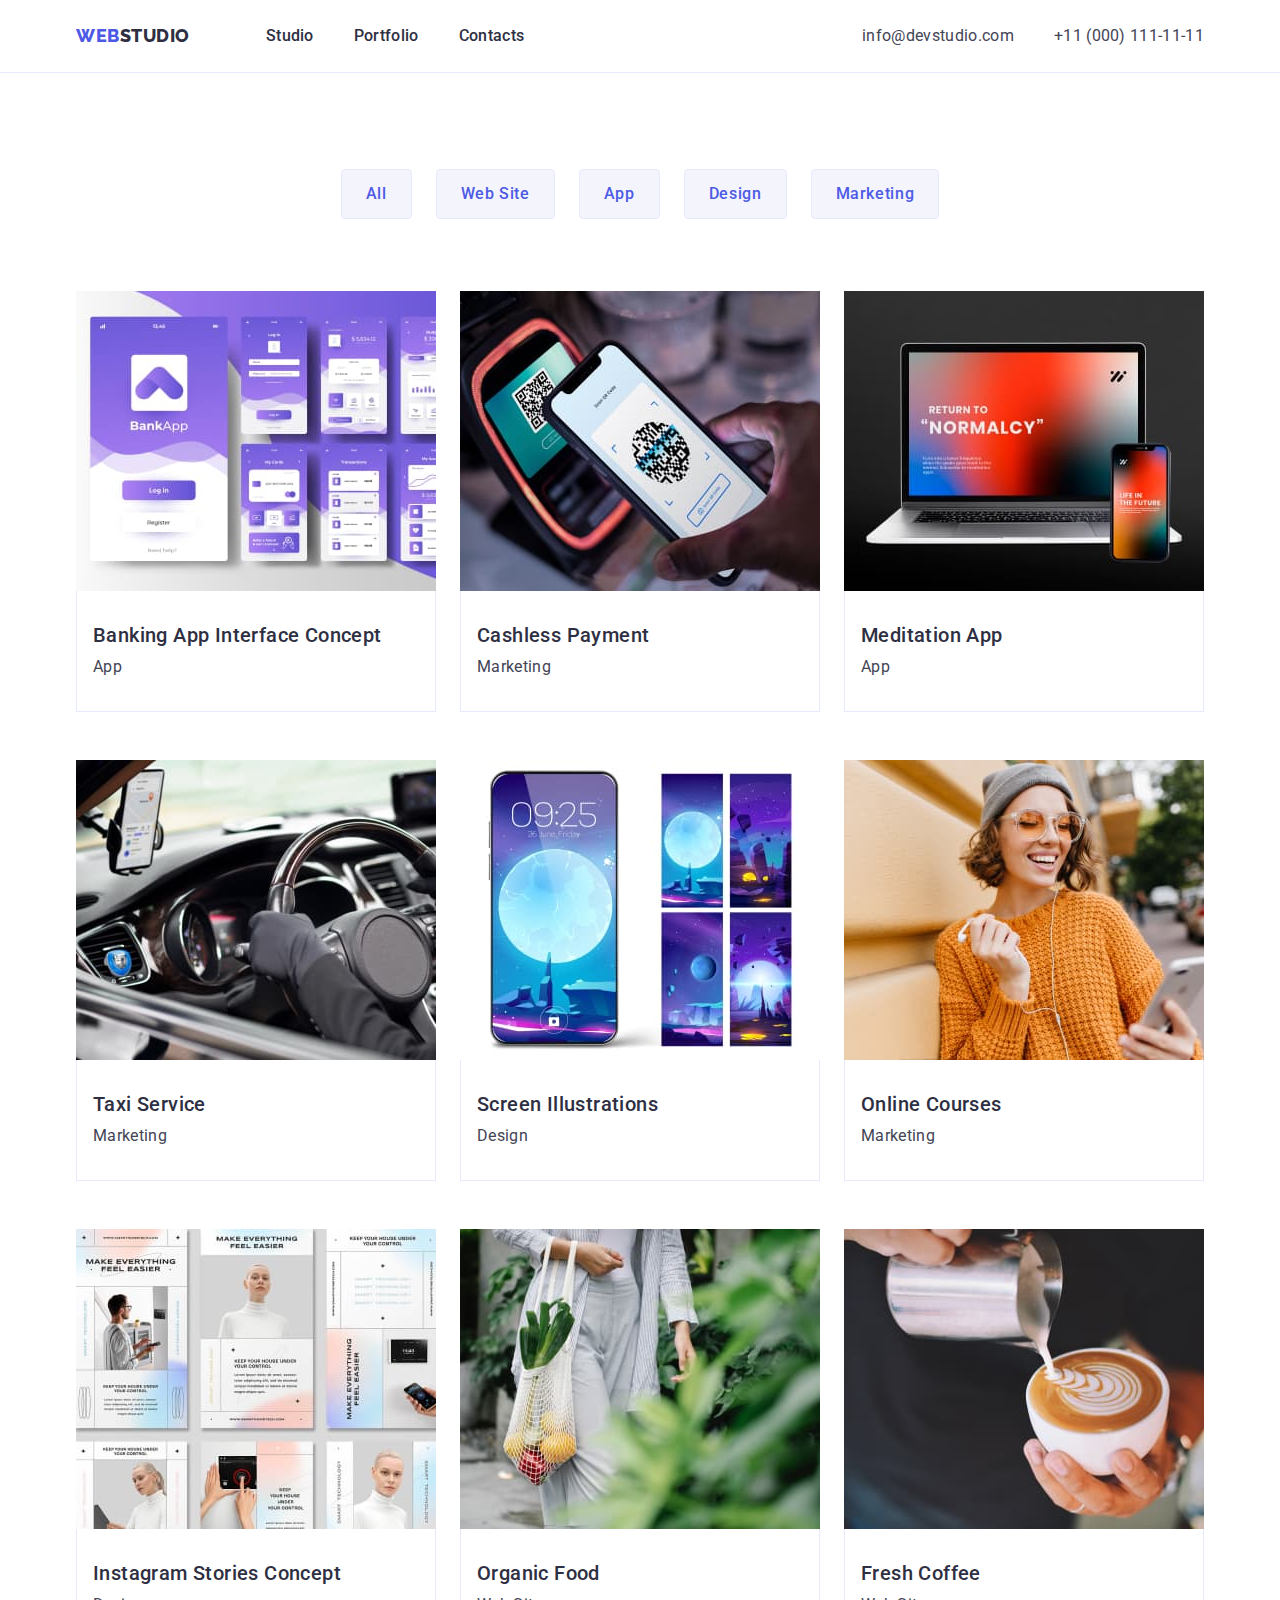
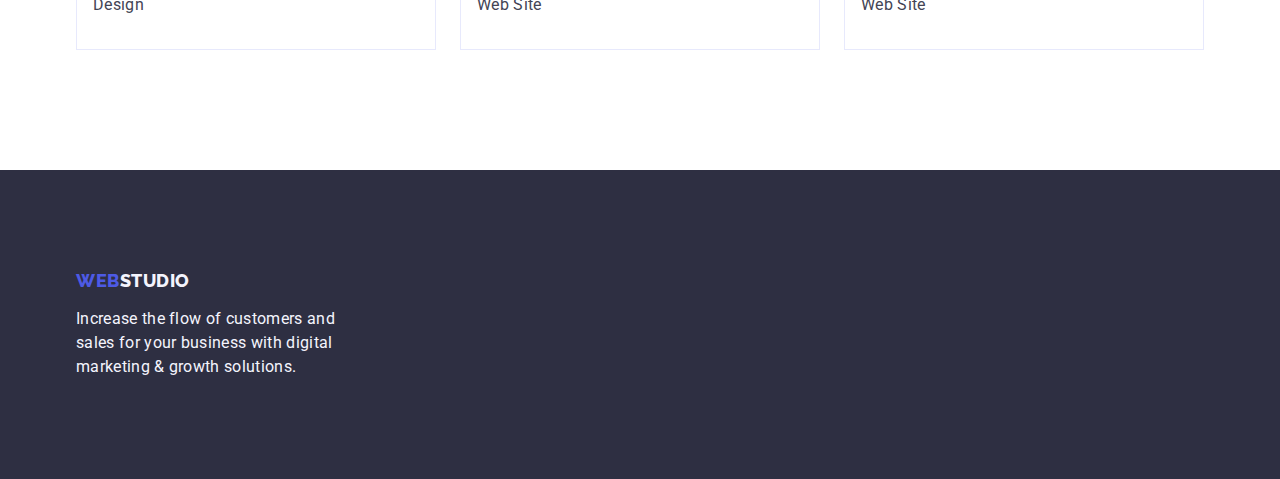
==== portfolio.html @ e06add82 "Clone Repo" ====
<!DOCTYPE html>
<html lang="en">
  <head>
    <meta charset="UTF-8" />
    <meta http-equiv="X-UA-Compatible" content="IE=edge" />
    <meta name="viewport" content="width=device-width, initial-scale=1.0" />
    <link rel="preconnect" href="https://fonts.googleapis.com" />
    <link rel="preconnect" href="https://fonts.gstatic.com" crossorigin />
    <link rel="preconnect" href="https://fonts.googleapis.com" />
    <link rel="preconnect" href="https://fonts.gstatic.com" crossorigin />
    <link
      href="https://fonts.googleapis.com/css2?family=Raleway:wght@800&family=Roboto:wght@400;500;700;900&display=swap"
      rel="stylesheet"
    />
    <link
      rel="stylesheet"
      href="https://cdn.jsdelivr.net/npm/modern-normalize@1.1.0/modern-normalize.min.css"
    />
    <link rel="stylesheet" href="./css/styles.css" />
    <title><Studio>WebStudio</title>
  </head>
  <body>
    <header class="header">
      <div class="container head-container">
        <nav class="nav">
          <a class="link-head link" href="./index.html"
            >Web<span class="logo">Studio</span></a
          >

          <!-- <div class="nav-menu"> -->
          <ul class="list nav-list">
            <li class="nav-item">
              <a class="link-nav link" href="./index.html">Studio</a>
            </li>
            <li class="nav-item">
              <a class="link-nav link" href="./portfolio.html">Portfolio</a>
            </li>
            <li class="nav-item">
              <a class="link-nav link" href="">Contacts</a>
            </li>
          </ul>
          <!-- </div> -->
        </nav>
        <address class="contact">
          <ul class="list contact-list">
            <li>
              <a class="link-contact link" href="mailto:info@devstudio.com"
                >info@devstudio.com</a
              >
            </li>
            <li>
              <a class="link-tel link" href="tel:+110001111111"
                >+11 (000) 111-11-11</a
              >
            </li>
          </ul>
        </address>
      </div>
    </header>
    <main>
      <!-- --------------------SECTION 1----------------- -->

      <section class="portfolio-section">
        <div class="container portfolio-container">
          <h1 class="visually-hidden">/</h1>
          <ul class="btn-list list">
            <li class="btn-item">
              <button class="button-portfolio" type="button">All</button>
            </li>
            <li class="btn-item">
              <button class="button-portfolio" type="button">Web Site</button>
            </li>
            <li class="btn-item">
              <button class="button-portfolio" type="button">App</button>
            </li>
            <li class="btn-item">
              <button class="button-portfolio" type="button">Design</button>
            </li>
            <li class="btn-item">
              <button class="button-portfolio" type="button">Marketing</button>
            </li>
          </ul>
          <ul class="list portfolio-img">
            <li class="portfolio-item">
              <a class="link" href="">
                <img
                  src="./images/portfolio/pbanking1.jpg"
                  width="360"
                  height="300"
                  alt="Banking App Interface Concept"
                />
                <div class="title-card">
                  <h2 class="title">Banking App Interface Concept</h2>
                  <p class="text">App</p>
                </div>
              </a>
            </li>
            <li class="portfolio-item">
              <a class="link" href="">
                <img
                  src="./images/portfolio/ppayment2.jpg"
                  width="360"
                  height="300"
                  alt="Cashless Payment"
                />
                <div class="title-card">
                  <h2 class="title">Cashless Payment</h2>
                  <p class="text">Marketing</p>
                </div>
              </a>
            </li>
            <li class="portfolio-item">
              <a class="link" href="">
                <img
                  src="./images/portfolio/pmeditation3.jpg"
                  width="360"
                  height="300"
                  alt="Meditation App"
                />
                <div class="title-card">
                  <h2 class="title">Meditation App</h2>
                  <p class="text">App</p>
                </div>
              </a>
            </li>

            <li class="portfolio-item">
              <a class="link" href="">
                <img
                  src="./images/portfolio/ptaxi4.jpg"
                  width="360"
                  height="300"
                  alt="Taxi Service"
                />
                <div class="title-card">
                  <h2 class="title">Taxi Service</h2>
                  <p class="text">Marketing</p>
                </div>
              </a>
            </li>
            <li class="portfolio-item">
              <a class="link" href="">
                <img
                  src="./images/portfolio/pscreen5.jpg"
                  width="360"
                  height="300"
                  alt="Screen Illustrations"
                />
                <div class="title-card">
                  <h2 class="title">Screen Illustrations</h2>
                  <p class="text">Design</p>
                </div>
              </a>
            </li>
            <li class="portfolio-item">
              <a class="link" href="">
                <img
                  src="./images/portfolio/pcourses6.jpg"
                  width="360"
                  height="300"
                  alt="Online Courses"
                />
                <div class="title-card">
                  <h2 class="title">Online Courses</h2>
                  <p class="text">Marketing</p>
                </div>
              </a>
            </li>
            <li class="portfolio-item">
              <a class="link" href="">
                <img
                  src="./images/portfolio/pstories7.jpg"
                  width="360"
                  height="300"
                  alt="Instagram Stories Concept"
                />
                <div class="title-card">
                  <h2 class="title">Instagram Stories Concept</h2>
                  <p class="text">Design</p>
                </div>
              </a>
            </li>
            <li class="portfolio-item">
              <a class="link" href="">
                <img
                  src="./images/portfolio/porganic8.jpg"
                  width="360"
                  height="300"
                  alt="Organic Food"
                />
                <div class="title-card">
                  <h2 class="title">Organic Food</h2>
                  <p class="text">Web Site</p>
                </div>
              </a>
            </li>
            <li class="portfolio-item">
              <a class="link" href="">
                <img
                  src="./images/portfolio/pcoffee9.jpg"
                  width="360"
                  height="300"
                  alt="Fresh Coffee"
                />
                <div class="title-card">
                  <h2 class="title">Fresh Coffee</h2>
                  <p class="text">Web Site</p>
                </div>
              </a>
            </li>
          </ul>
        </div>
      </section>
    </main>
    <footer class="footer">
      <div class="container footer-position">
        <a class="link-footer link" href="./index.html"
          >Web<span class="logo-footer">Studio</span></a
        >
        <p class="footer-text">
          Increase the flow of customers and sales for your business with
          digital marketing & growth solutions.
        </p>
      </div>
    </footer>
  </body>
</html>
---- css/styles.css ----
:root {
  --text-color: #434455;
  --primary-color: #ffffff;
  --btn-color: #4d5ae5;
  --active-color: #404bbf;
  --second-color: #f4f4fd;
  --color-dark: #2e2f42;
}
body {
  font-family: "Roboto", sans-serif;
  color: var(--text-color);
  background-color: var(--primary-color);
}
h1,
h2,
h3,
h4,
h5,
h6,
p {
  margin-top: 0;
  margin-bottom: 0;
}
ul,
ol {
  margin: 0;
  padding-left: 0;
}
img {
  display: block;
  max-width: 100%;
}
.visually-hidden {
  position: absolute;
  width: 1px;
  height: 1px;
  margin: -1px;
  border: 0;
  padding: 0;

  white-space: nowrap;
  clip-path: inset(100%);
  clip: rect(0 0 0 0);
  overflow: hidden;
}
.link {
  text-decoration: none;
}
.list {
  list-style: none;
}
.header {
  border-bottom: 1px solid #e7e9fc;
}
.container {
  max-width: 1158px;
  padding: 0 15px;
  margin: 0 auto;
  margin-left: auto;
  margin-right: auto;
}
.head-container {
  display: flex;
  align-items: center;
  flex-grow: 1;
}
.nav {
  display: flex;
  align-items: center;
  flex-grow: 1;
}
.nav-list {
  display: flex;
  flex-direction: row;
  align-items: flex-start;
  gap: 40px;
}
.nav-item {
  padding: 24px 0;
}
.link-head {
  font-family: "Raleway", sans-serif;
  font-weight: 800;
  color: var(--btn-color);
  font-size: 18px;
  line-height: 1.17;
  letter-spacing: 0.03em;
  text-transform: uppercase;
  display: flex;
  align-items: center;
  margin-right: 76px;
}
.logo {
  color: var(--color-dark);
  display: flex;
  align-items: center;
}
.contact {
  font-style: normal;
  margin-left: auto;
}
.contact-list {
  display: flex;
  gap: 40px;
}

.logo {
  color: var(--color-dark);
}
.link-nav:focus {
  color: var(--active-color);
}
.link-nav:hover {
  color: var(--active-color);
}
.link-logo {
  font-weight: 800;
  color: var(--second-color);
}
.link-nav {
  font-weight: 500;
  font-size: 16px;
  line-height: 1.5;
  letter-spacing: 0.02em;
  color: var(--color-dark);
  padding: 24px 0;
}

.link-contact {
  font-size: 16px;
  line-height: 1.5;
  letter-spacing: 0.02em;
  color: var(--text-color);
  width: 153px;
  padding: 24px 0;
}
.link-tel {
  font-size: 16px;
  line-height: 1.5;
  letter-spacing: 0.02em;
  color: var(--text-color);
  width: 151px;
  padding: 24px 0;
}
.link-contact:hover {
  color: var(--active-color);
}
.link-contact:focus {
  color: var(--active-color);
}

.section-main {
  background-color: var(--color-dark);
  padding: 188px 0;
}
.title-main {
  font-weight: 700;
  font-size: 56px;
  line-height: 1.07;
  text-align: center;
  letter-spacing: 0.02em;
  color: var(--primary-color);
  max-width: 496px;
  margin-left: auto;
  margin-right: auto;
}
.button {
  cursor: pointer;
  font-family: "Roboto", sans-serif;
  background-color: var(--btn-color);
  font-weight: 500;
  font-size: 16px;
  line-height: 1.5;
  letter-spacing: 0.04em;
  color: var(--primary-color);
  box-shadow: 0px 4px 4px rgba(0, 0, 0, 0.15);
  border-radius: 4px;
  padding: 16px 32px;
  margin-top: 48px;
  margin-left: auto;
  margin-right: auto;
  display: block;
  min-width: 169px;
  height: 56px;
  border: none;
}
.button:hover {
  background-color: var(--active-color);
}
.button:focus {
  background-color: var(--active-color);
}

.text-section {
  padding-top: 120px;
  padding-bottom: 120px;
}
.text {
  font-size: 16px;
  line-height: 1.5;
  letter-spacing: 0.02em;
  color: var(--text-color);
}
.text-list {
  display: flex;
  gap: 24px;
}
.text-item {
  width: calc((100% - 24px) / 3);
}

.title-three {
  font-weight: 500;
  font-size: 20px;
  line-height: 1.2;
  letter-spacing: 0.02em;
  color: var(--color-dark);
  margin-bottom: 8px;
}
.title-two {
  font-size: 36px;
  line-height: 1.11;
  text-align: center;
  letter-spacing: 0.02em;
  text-transform: capitalize;
  color: var(--color-dark);
  margin-bottom: 72px;
}

.img-section {
  padding-bottom: 120px;
  left: 156px;
  top: 1016px;
}
.img-list {
  display: flex;
  gap: 24px;
}
.im-item {
  flex-basis: calc((100% - 24px) / 2);
}

.team-section {
  padding-top: 120px;
  padding-bottom: 120px;
  background-color: var(--second-color);
}
.team-list {
  display: flex;
  gap: 24px;
}
.team-title {
  font-size: 36px;
  line-height: 1.11;
  text-align: center;
  letter-spacing: 0.02em;
  text-transform: capitalize;
  color: var(--color-dark);
  margin-bottom: 72px;
}
.team-three {
  font-weight: 500;
  font-size: 20px;
  line-height: 1.2;
  letter-spacing: 0.02em;
  color: var(--color-dark);
  text-align: center;
  margin-bottom: 8px;
}
.team-name {
  padding: 32px 16px;
}
.team-item-img {
  flex-basis: calc((100% - 24px) / 3);
  padding-top: 232;
  padding-bottom: 120;
}
.team-text {
  font-size: 16px;
  line-height: 1.5;
  letter-spacing: 0.02em;
  color: var(--text-color);
  text-align: center;
  text-align: center;
}
.team {
  background-color: var(--second-color);
}
.team-item {
  background-color: var(--primary-color);
  box-shadow: 0px 1px 6px rgba(46, 47, 66, 0.08),
    0px 1px 1px rgba(46, 47, 66, 0.16), 0px 2px 1px rgba(46, 47, 66, 0.08);
  border-radius: 0px 0px 4px 4px;
}

.footer {
  background-color: var(--color-dark);
  left: 0px;
  top: 2280px;
  padding: 100px 0;
}
.link-footer {
  font-family: "Raleway", sans-serif;
  font-size: 18px;
  font-weight: 800;
  line-height: 1.17;
  letter-spacing: 0.03em;
  text-transform: uppercase;
  color: var(--btn-color);
  display: inline-block;
  margin-bottom: 16px;
}
.logo-footer {
  color: var(--second-color);
}
.footer-text {
  color: var(--second-color);
  font-size: 16px;
  line-height: 1.5;
  letter-spacing: 0.02em;
  width: 264px;
}

.portfolio-section {
  padding-bottom: 120px;
  padding-top: 96px;
}
.btn-list {
  display: flex;
  gap: 24px;
  flex-direction: row;
  flex-basis: calc((100% - 24px) / 4);
  margin-bottom: 72px;
  margin-left: 271px;
  justify-content: center;
  margin-left: auto;
  margin-right: auto;
}
.button-portfolio {
  cursor: pointer;
  font-family: "Roboto", sans-serif;
  font-weight: 500;
  font-size: 16px;
  line-height: 1.5;
  letter-spacing: 0.04em;
  color: var(--btn-color);
  background-color: var(--second-color);
  border: 1px solid #e7e9fc;
  border-radius: 4px;
  padding: 12px 24px 12px 24px;
  box-sizing: border-box;
}
.button-portfolio:hover {
  color: var(--primary-color);
  background-color: var(--active-color);
  border: 1px solid transparent;
}
.button-portfolio:focus {
  color: var(--primary-color);
  background-color: var(--active-color);
  border: 1px solid transparent;
}
.portfolio-img {
  display: flex;
  flex-wrap: wrap;
  column-gap: 24px;
  row-gap: 48px;
  margin-top: 72px;
  box-sizing: border-box;
}
.title-card {
  text-align: none;
  padding: 32px 16px;
  border: 1px solid #e7e9fc;
  border-top: none;
}
.title {
  font-weight: 500;
  font-size: 20px;
  line-height: 1.2;
  letter-spacing: 0.02em;
  color: var(--color-dark);
  margin-bottom: 8px;
}
.portfolio-item {
  width: 360px;
  box-sizing: border-box;
  width: calc((100% - 48px) / 3);
}
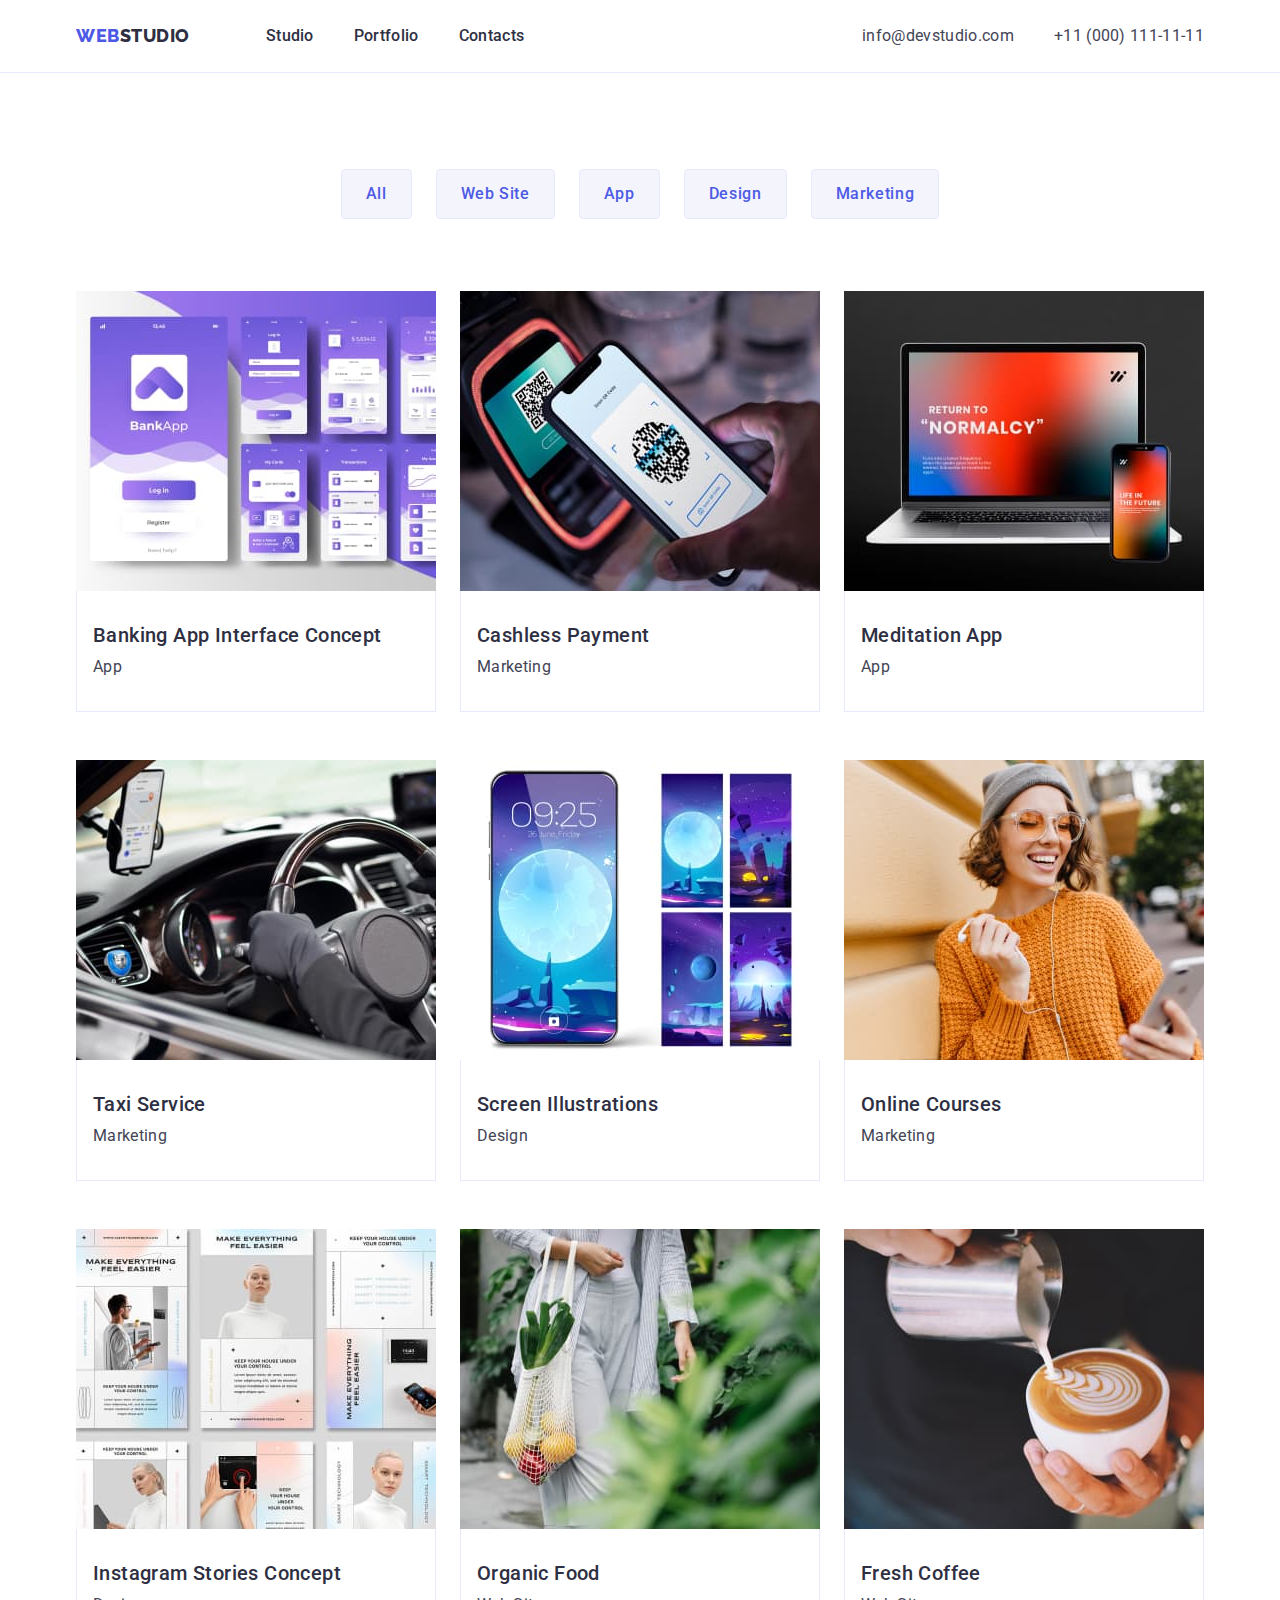
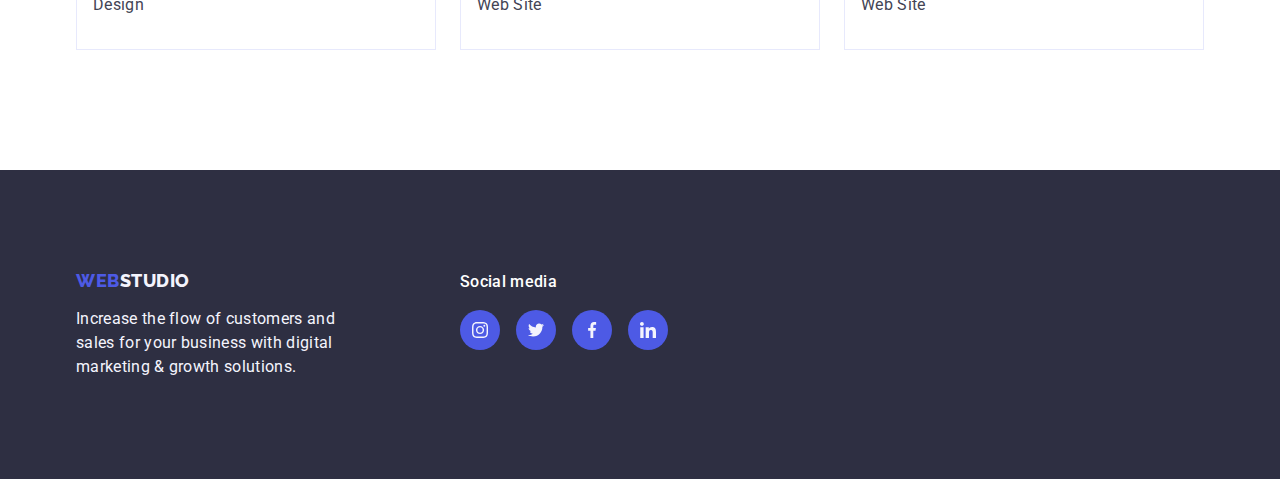
==== commit 56c12b78: "portfolio cover" ====
--- a/portfolio.html
+++ b/portfolio.html
@@ -58,7 +58,7 @@
       </div>
     </header>
     <main>
-      <!-- --------------------SECTION 1----------------- -->
+      <!-- ------------------------------PORTFOLIO----------------- -->
 
       <section class="portfolio-section">
         <div class="container portfolio-container">
@@ -83,12 +83,21 @@
           <ul class="list portfolio-img">
             <li class="portfolio-item">
               <a class="link" href="">
-                <img
-                  src="./images/portfolio/pbanking1.jpg"
-                  width="360"
-                  height="300"
-                  alt="Banking App Interface Concept"
-                />
+                <div class="portfolio-block">
+                  <img
+                    src="./images/portfolio/pbanking1.jpg"
+                    width="360"
+                    height="300"
+                    alt="Banking App Interface Concept"
+                  />
+                  <div class="portfolio-cover-block">
+                    <p class="portfolio-cover-text">
+                      14 Stylish and User-Friendly App Design Concepts · Task
+                      Manager App · Calorie Tracker App · Exotic Fruit Ecommerce
+                      App · Cloud Storage App
+                    </p>
+                  </div>
+                </div>
                 <div class="title-card">
                   <h2 class="title">Banking App Interface Concept</h2>
                   <p class="text">App</p>
@@ -97,12 +106,21 @@
             </li>
             <li class="portfolio-item">
               <a class="link" href="">
-                <img
-                  src="./images/portfolio/ppayment2.jpg"
-                  width="360"
-                  height="300"
-                  alt="Cashless Payment"
-                />
+                <div class="portfolio-block">
+                  <img
+                    src="./images/portfolio/ppayment2.jpg"
+                    width="360"
+                    height="300"
+                    alt="Cashless Payment"
+                  />
+                  <div class="portfolio-cover-block">
+                    <p class="portfolio-cover-text">
+                      14 Stylish and User-Friendly App Design Concepts · Task
+                      Manager App · Calorie Tracker App · Exotic Fruit Ecommerce
+                      App · Cloud Storage App
+                    </p>
+                  </div>
+                </div>
                 <div class="title-card">
                   <h2 class="title">Cashless Payment</h2>
                   <p class="text">Marketing</p>
@@ -111,27 +129,44 @@
             </li>
             <li class="portfolio-item">
               <a class="link" href="">
-                <img
-                  src="./images/portfolio/pmeditation3.jpg"
-                  width="360"
-                  height="300"
-                  alt="Meditation App"
-                />
+                <div class="portfolio-block">
+                  <img
+                    src="./images/portfolio/pmeditation3.jpg"
+                    width="360"
+                    height="300"
+                    alt="Meditation App"
+                  />
+                  <div class="portfolio-cover-block">
+                    <p class="portfolio-cover-text">
+                      14 Stylish and User-Friendly App Design Concepts · Task
+                      Manager App · Calorie Tracker App · Exotic Fruit Ecommerce
+                      App · Cloud Storage App
+                    </p>
+                  </div>
+                </div>
                 <div class="title-card">
                   <h2 class="title">Meditation App</h2>
                   <p class="text">App</p>
                 </div>
               </a>
             </li>
-
-            <li class="portfolio-item">
-              <a class="link" href="">
-                <img
-                  src="./images/portfolio/ptaxi4.jpg"
-                  width="360"
-                  height="300"
-                  alt="Taxi Service"
-                />
+            <li class="portfolio-item">
+              <a class="link" href="">
+                <div class="portfolio-block">
+                  <img
+                    src="./images/portfolio/ptaxi4.jpg"
+                    width="360"
+                    height="300"
+                    alt="Taxi Service"
+                  />
+                  <div class="portfolio-cover-block">
+                    <p class="portfolio-cover-text">
+                      14 Stylish and User-Friendly App Design Concepts · Task
+                      Manager App · Calorie Tracker App · Exotic Fruit Ecommerce
+                      App · Cloud Storage App
+                    </p>
+                  </div>
+                </div>
                 <div class="title-card">
                   <h2 class="title">Taxi Service</h2>
                   <p class="text">Marketing</p>
@@ -140,12 +175,21 @@
             </li>
             <li class="portfolio-item">
               <a class="link" href="">
-                <img
-                  src="./images/portfolio/pscreen5.jpg"
-                  width="360"
-                  height="300"
-                  alt="Screen Illustrations"
-                />
+                <div class="portfolio-block">
+                  <img
+                    src="./images/portfolio/pscreen5.jpg"
+                    width="360"
+                    height="300"
+                    alt="Screen Illustrations"
+                  />
+                  <div class="portfolio-cover-block">
+                    <p class="portfolio-cover-text">
+                      14 Stylish and User-Friendly App Design Concepts · Task
+                      Manager App · Calorie Tracker App · Exotic Fruit Ecommerce
+                      App · Cloud Storage App
+                    </p>
+                  </div>
+                </div>
                 <div class="title-card">
                   <h2 class="title">Screen Illustrations</h2>
                   <p class="text">Design</p>
@@ -154,12 +198,21 @@
             </li>
             <li class="portfolio-item">
               <a class="link" href="">
-                <img
-                  src="./images/portfolio/pcourses6.jpg"
-                  width="360"
-                  height="300"
-                  alt="Online Courses"
-                />
+                <div class="portfolio-block">
+                  <img
+                    src="./images/portfolio/pcourses6.jpg"
+                    width="360"
+                    height="300"
+                    alt="Online Courses"
+                  />
+                  <div class="portfolio-cover-block">
+                    <p class="portfolio-cover-text">
+                      14 Stylish and User-Friendly App Design Concepts · Task
+                      Manager App · Calorie Tracker App · Exotic Fruit Ecommerce
+                      App · Cloud Storage App
+                    </p>
+                  </div>
+                </div>
                 <div class="title-card">
                   <h2 class="title">Online Courses</h2>
                   <p class="text">Marketing</p>
@@ -168,12 +221,21 @@
             </li>
             <li class="portfolio-item">
               <a class="link" href="">
-                <img
-                  src="./images/portfolio/pstories7.jpg"
-                  width="360"
-                  height="300"
-                  alt="Instagram Stories Concept"
-                />
+                <div class="portfolio-block">
+                  <img
+                    src="./images/portfolio/pstories7.jpg"
+                    width="360"
+                    height="300"
+                    alt="Instagram Stories Concept"
+                  />
+                  <div class="portfolio-cover-block">
+                    <p class="portfolio-cover-text">
+                      14 Stylish and User-Friendly App Design Concepts · Task
+                      Manager App · Calorie Tracker App · Exotic Fruit Ecommerce
+                      App · Cloud Storage App
+                    </p>
+                  </div>
+                </div>
                 <div class="title-card">
                   <h2 class="title">Instagram Stories Concept</h2>
                   <p class="text">Design</p>
@@ -182,12 +244,21 @@
             </li>
             <li class="portfolio-item">
               <a class="link" href="">
-                <img
-                  src="./images/portfolio/porganic8.jpg"
-                  width="360"
-                  height="300"
-                  alt="Organic Food"
-                />
+                <div class="portfolio-block">
+                  <img
+                    src="./images/portfolio/porganic8.jpg"
+                    width="360"
+                    height="300"
+                    alt="Organic Food"
+                  />
+                  <div class="portfolio-cover-block">
+                    <p class="portfolio-cover-text">
+                      14 Stylish and User-Friendly App Design Concepts · Task
+                      Manager App · Calorie Tracker App · Exotic Fruit Ecommerce
+                      App · Cloud Storage App
+                    </p>
+                  </div>
+                </div>
                 <div class="title-card">
                   <h2 class="title">Organic Food</h2>
                   <p class="text">Web Site</p>
@@ -196,12 +267,21 @@
             </li>
             <li class="portfolio-item">
               <a class="link" href="">
-                <img
-                  src="./images/portfolio/pcoffee9.jpg"
-                  width="360"
-                  height="300"
-                  alt="Fresh Coffee"
-                />
+                <div class="portfolio-block">
+                  <img
+                    src="./images/portfolio/pcoffee9.jpg"
+                    width="360"
+                    height="300"
+                    alt="Fresh Coffee"
+                  />
+                  <div class="portfolio-cover-block">
+                    <p class="portfolio-cover-text">
+                      14 Stylish and User-Friendly App Design Concepts · Task
+                      Manager App · Calorie Tracker App · Exotic Fruit Ecommerce
+                      App · Cloud Storage App
+                    </p>
+                  </div>
+                </div>
                 <div class="title-card">
                   <h2 class="title">Fresh Coffee</h2>
                   <p class="text">Web Site</p>
@@ -212,15 +292,73 @@
         </div>
       </section>
     </main>
+    <!-- ----------------------------------FOOTER-------------------------- -->
     <footer class="footer">
-      <div class="container footer-position">
-        <a class="link-footer link" href="./index.html"
-          >Web<span class="logo-footer">Studio</span></a
-        >
-        <p class="footer-text">
-          Increase the flow of customers and sales for your business with
-          digital marketing & growth solutions.
-        </p>
+      <div class="container">
+        <div class="flex">
+          <div class="footer-position">
+            <a class="link-footer link" href="./index.html"
+              >Web<span class="logo-footer">Studio</span></a
+            >
+            <p class="footer-text">
+              Increase the flow of customers and sales for your business with
+              digital marketing & growth solutions.
+            </p>
+          </div>
+          <div class="footer-soc">
+            <h3 class="soc-title">Social media</h3>
+            <ul class="footer-soc-item">
+              <li class="team-soc-item list">
+                <a
+                  class="footer-soc-link"
+                  href=""
+                  aria-label="instagram"
+                  target="_blank"
+                  rel="noopener noreferrer"
+                >
+                  <svg class="team-soc-icon" width="16" height="16">
+                    <use href="./images/icons.svg#icon-instagram"></use></svg
+                ></a>
+              </li>
+              <li class="team-soc-item list">
+                <a
+                  class="footer-soc-link"
+                  href=""
+                  aria-label="twitter"
+                  target="_blank"
+                  rel="noopener noreferrer"
+                >
+                  <svg class="team-soc-icon" width="16" height="16">
+                    <use href="./images/icons.svg#icon-twitter"></use></svg
+                ></a>
+              </li>
+              <li class="team-soc-item list">
+                <a
+                  class="footer-soc-link"
+                  href=""
+                  aria-label="facebook"
+                  target="_blank"
+                  rel="noopener noreferrer"
+                >
+                  <svg class="team-soc-icon" width="16" height="16">
+                    <use href="./images/icons.svg#icon-facebook"></use></svg
+                ></a>
+              </li>
+              <li class="team-soc-item list">
+                <a
+                  class="footer-soc-link"
+                  href=""
+                  aria-label="linkedin"
+                  target="_blank"
+                  rel="noopener noreferrer"
+                >
+                  <svg class="team-soc-icon" width="16" height="16">
+                    <use href="./images/icons.svg#icon-linkedin"></use></svg
+                ></a>
+              </li>
+            </ul>
+          </div>
+        </div>
       </div>
     </footer>
   </body>
--- a/css/styles.css
+++ b/css/styles.css
@@ -5,6 +5,8 @@
   --active-color: #404bbf;
   --second-color: #f4f4fd;
   --color-dark: #2e2f42;
+  --color-grey: #8e8f99;
+  --transition: 250ms cubic-bezier(0.4, 0, 0.2, 1);
 }
 body {
   font-family: "Roboto", sans-serif;
@@ -59,6 +61,7 @@
   margin-left: auto;
   margin-right: auto;
 }
+/* -------------------------HEADER----------------- */
 .head-container {
   display: flex;
   align-items: center;
@@ -124,6 +127,7 @@
   letter-spacing: 0.02em;
   color: var(--color-dark);
   padding: 24px 0;
+  transition: var(--transition);
 }
 
 .link-contact {
@@ -133,6 +137,7 @@
   color: var(--text-color);
   width: 153px;
   padding: 24px 0;
+  transition: var(--transition);
 }
 .link-tel {
   font-size: 16px;
@@ -141,6 +146,7 @@
   color: var(--text-color);
   width: 151px;
   padding: 24px 0;
+  transition: var(--transition);
 }
 .link-contact:hover {
   color: var(--active-color);
@@ -148,8 +154,20 @@
 .link-contact:focus {
   color: var(--active-color);
 }
-
+.link-tel:hover {
+  color: var(--active-color);
+}
+.link-tel:focus {
+  color: var(--active-color);
+}
+/* ---------------------------MAIN----------------------- */
 .section-main {
+  background-image: linear-gradient(
+      180deg,
+      rgba(46, 47, 66, 0.7) 0%,
+      rgba(46, 47, 66, 0.7) 100%
+    ),
+    url(../images/main-bkg.jpg);
   background-color: var(--color-dark);
   padding: 188px 0;
 }
@@ -183,6 +201,7 @@
   min-width: 169px;
   height: 56px;
   border: none;
+  transition: var(--transition);
 }
 .button:hover {
   background-color: var(--active-color);
@@ -190,7 +209,7 @@
 .button:focus {
   background-color: var(--active-color);
 }
-
+/* --------------------------TEXT------------------------ */
 .text-section {
   padding-top: 120px;
   padding-bottom: 120px;
@@ -208,6 +227,16 @@
 .text-item {
   width: calc((100% - 24px) / 3);
 }
+.text-icon-container {
+  width: 264px;
+  height: 112px;
+  background: #f4f4fd;
+  border-radius: 4px;
+  margin-bottom: 8px;
+}
+.text-icon {
+  margin: 24px 100px;
+}
 
 .title-three {
   font-weight: 500;
@@ -226,7 +255,7 @@
   color: var(--color-dark);
   margin-bottom: 72px;
 }
-
+/* ----------------------------IMG------------------------------ */
 .img-section {
   padding-bottom: 120px;
   left: 156px;
@@ -239,7 +268,7 @@
 .im-item {
   flex-basis: calc((100% - 24px) / 2);
 }
-
+/* -----------------------------TEAM------------------------------- */
 .team-section {
   padding-top: 120px;
   padding-bottom: 120px;
@@ -283,6 +312,35 @@
   text-align: center;
   text-align: center;
 }
+.team-soc {
+  display: flex;
+  gap: 24px;
+  padding-top: 8px;
+}
+.team-soc-item {
+  width: 40px;
+  height: 40px;
+}
+.team-soc-link {
+  display: flex;
+  gap: 24px;
+  width: 100%;
+  height: 100%;
+  border-radius: 50%;
+  background: var(--btn-color);
+  transition: var(--transition);
+}
+.team-soc-link:hover,
+.team-soc-link:focus {
+  background: var(--active-color);
+}
+
+.team-soc-icon {
+  margin: 12px 12px;
+  fill: var(--second-color);
+  transition: var(--transition);
+}
+
 .team {
   background-color: var(--second-color);
 }
@@ -292,12 +350,57 @@
     0px 1px 1px rgba(46, 47, 66, 0.16), 0px 2px 1px rgba(46, 47, 66, 0.08);
   border-radius: 0px 0px 4px 4px;
 }
-
+/* ---------------------------CUSTOMERS-------------------------- */
+.cust-title {
+  font-size: 36px;
+  line-height: 1.11;
+  text-align: center;
+  letter-spacing: 0.02em;
+  text-transform: capitalize;
+  color: var(--color-dark);
+  margin-top: 120px;
+}
+.cust-list {
+  display: flex;
+  gap: 24px;
+  margin-top: 72px;
+  margin-bottom: 120px;
+}
+.cust-item {
+  width: 168px;
+  height: 88px;
+  border: 1px solid var(--color-grey);
+  border-radius: 4px;
+}
+.cust-link {
+  width: 100%;
+  height: 100%;
+  border: 1px solid var(--color-grey);
+  display: flex;
+  align-items: center;
+  justify-content: center;
+  color: var(--color-grey);
+  transition: var(--transition), border-color var(--transition);
+}
+
+.cust-link:hover,
+.cust-link:focus {
+  fill: var(--active-color);
+}
+.cust-icon {
+  fill: currentColor;
+}
+
+/* -----------------------------FOOTER--------------------------- */
 .footer {
   background-color: var(--color-dark);
   left: 0px;
   top: 2280px;
   padding: 100px 0;
+}
+
+.flex {
+  display: flex;
 }
 .link-footer {
   font-family: "Raleway", sans-serif;
@@ -321,6 +424,39 @@
   width: 264px;
 }
 
+.footer-soc {
+  margin-left: 120px;
+}
+.footer-soc-item {
+  display: flex;
+  gap: 16px;
+  margin-top: 16px;
+}
+.soc-title {
+  font-style: normal;
+  font-weight: 500;
+  font-size: 16px;
+  line-height: 24px;
+  letter-spacing: 0.02em;
+  color: var(--primary-color);
+  /* padding-top: 100px; */
+  /* padding-bottom: 16px; */
+}
+.footer-soc-link {
+  display: flex;
+  gap: 16px;
+  width: 100%;
+  height: 100%;
+  border-radius: 50%;
+  background: var(--btn-color);
+  transition: var(--transition);
+}
+.footer-soc-link:hover,
+.footer-soc-link:focus {
+  background: #31d0aa;
+}
+
+/* ------------------------PORTFOLIO--------------------------- */
 .portfolio-section {
   padding-bottom: 120px;
   padding-top: 96px;
@@ -349,6 +485,7 @@
   border-radius: 4px;
   padding: 12px 24px 12px 24px;
   box-sizing: border-box;
+  transition: var(--transition);
 }
 .button-portfolio:hover {
   color: var(--primary-color);
@@ -387,3 +524,27 @@
   box-sizing: border-box;
   width: calc((100% - 48px) / 3);
 }
+
+.portfolio-block {
+  position: relative;
+  overflow: hidden;
+}
+.portfolio-cover-block {
+  position: absolute;
+  background-color: var(--btn-color);
+  height: 100%;
+  top: 0;
+  left: 0;
+  transform: translateY(100%);
+  transition: transform var(--transition);
+}
+.portfolio-cover-text {
+  font-size: 16px;
+  line-height: 1.5;
+  letter-spacing: 0.02em;
+  color: var(--second-color);
+  padding: 40px 32px 164px 32px;
+}
+.portfolio-item:hover .portfolio-cover-block {
+  transform: translate(0);
+}
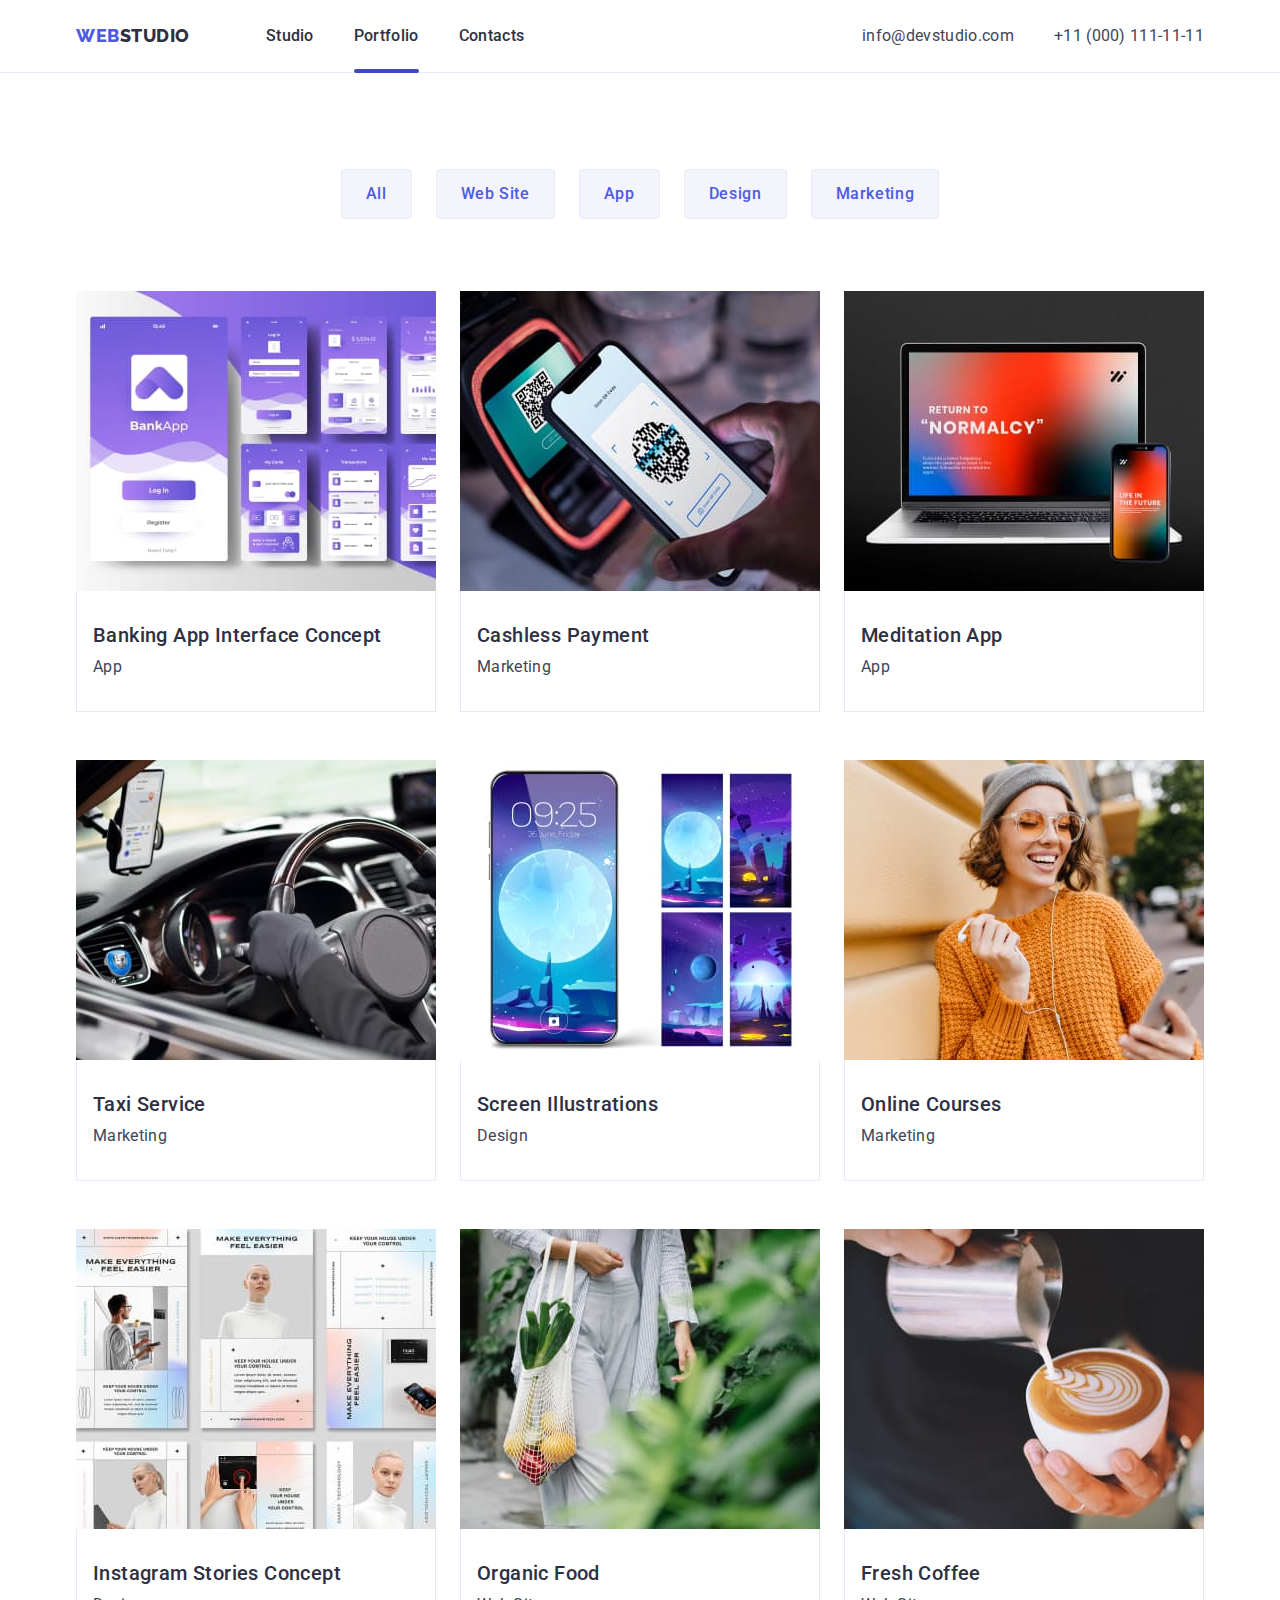
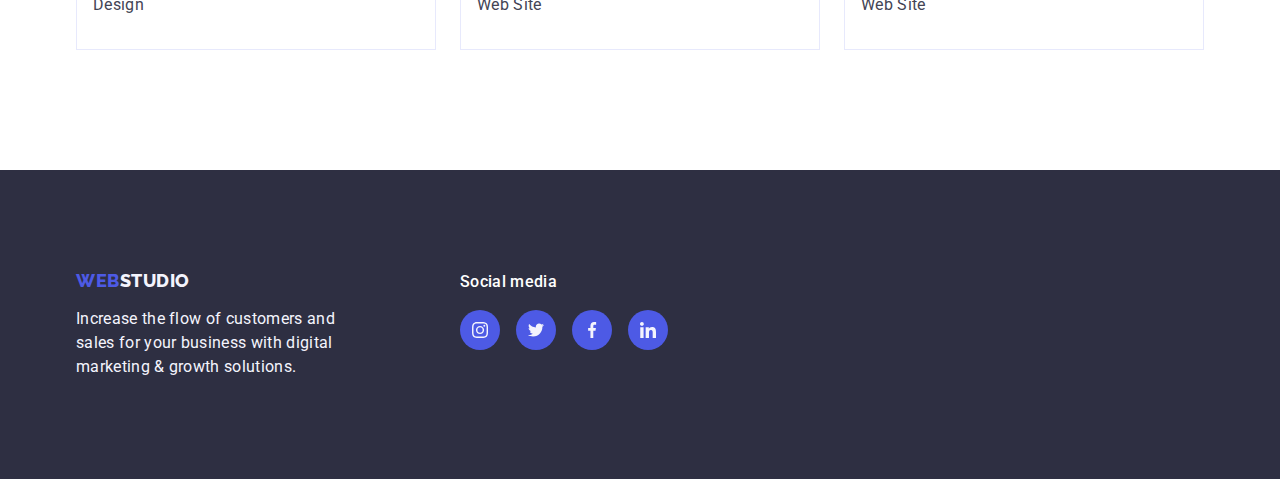
==== commit 7a4199e3: "modal" ====
--- a/portfolio.html
+++ b/portfolio.html
@@ -26,14 +26,14 @@
           <a class="link-head link" href="./index.html"
             >Web<span class="logo">Studio</span></a
           >
-
-          <!-- <div class="nav-menu"> -->
           <ul class="list nav-list">
             <li class="nav-item">
               <a class="link-nav link" href="./index.html">Studio</a>
             </li>
             <li class="nav-item">
-              <a class="link-nav link" href="./portfolio.html">Portfolio</a>
+              <a class="link-nav link active" href="./portfolio.html"
+                >Portfolio</a
+              >
             </li>
             <li class="nav-item">
               <a class="link-nav link" href="">Contacts</a>
--- a/css/styles.css
+++ b/css/styles.css
@@ -7,6 +7,7 @@
   --color-dark: #2e2f42;
   --color-grey: #8e8f99;
   --transition: 250ms cubic-bezier(0.4, 0, 0.2, 1);
+  --button: #e7e9fc;
 }
 body {
   font-family: "Roboto", sans-serif;
@@ -52,7 +53,7 @@
   list-style: none;
 }
 .header {
-  border-bottom: 1px solid #e7e9fc;
+  border-bottom: 1px solid var(--button);
 }
 .container {
   max-width: 1158px;
@@ -128,6 +129,19 @@
   color: var(--color-dark);
   padding: 24px 0;
   transition: var(--transition);
+}
+.active {
+  position: relative;
+}
+.active::after {
+  content: "";
+  position: absolute;
+  width: 100%;
+  height: 4px;
+  left: 0;
+  bottom: -4px;
+  background: var(--active-color);
+  border-radius: 2px;
 }
 
 .link-contact {
@@ -230,7 +244,7 @@
 .text-icon-container {
   width: 264px;
   height: 112px;
-  background: #f4f4fd;
+  background: var(--second-color);
   border-radius: 4px;
   margin-bottom: 8px;
 }
@@ -369,7 +383,7 @@
 .cust-item {
   width: 168px;
   height: 88px;
-  border: 1px solid var(--color-grey);
+  /* border: 1px solid var(--color-grey); */
   border-radius: 4px;
 }
 .cust-link {
@@ -382,13 +396,16 @@
   color: var(--color-grey);
   transition: var(--transition), border-color var(--transition);
 }
-
+.cust-icon:hover,
+.cust-icon:focus,
 .cust-link:hover,
 .cust-link:focus {
   fill: var(--active-color);
+  border-color: var(--active-color);
 }
 .cust-icon {
   fill: currentColor;
+  transition: var(--transition);
 }
 
 /* -----------------------------FOOTER--------------------------- */
@@ -481,7 +498,7 @@
   letter-spacing: 0.04em;
   color: var(--btn-color);
   background-color: var(--second-color);
-  border: 1px solid #e7e9fc;
+  border: 1px solid var(--button);
   border-radius: 4px;
   padding: 12px 24px 12px 24px;
   box-sizing: border-box;
@@ -491,11 +508,17 @@
   color: var(--primary-color);
   background-color: var(--active-color);
   border: 1px solid transparent;
+  box-shadow: 0px 3px 1px rgba(0, 0, 0, 0.1), 0px 2px 1px rgba(0, 0, 0, 0.08),
+    0px 2px 2px rgba(0, 0, 0, 0.12);
+  border-radius: 4px;
 }
 .button-portfolio:focus {
   color: var(--primary-color);
   background-color: var(--active-color);
   border: 1px solid transparent;
+  box-shadow: 0px 3px 1px rgba(0, 0, 0, 0.1), 0px 2px 1px rgba(0, 0, 0, 0.08),
+    0px 2px 2px rgba(0, 0, 0, 0.12);
+  border-radius: 4px;
 }
 .portfolio-img {
   display: flex;
@@ -508,8 +531,14 @@
 .title-card {
   text-align: none;
   padding: 32px 16px;
-  border: 1px solid #e7e9fc;
+  border: 1px solid var(--button);
   border-top: none;
+  transition: var(--transition);
+}
+.title-card:hover,
+.portfolio-item:hover {
+  box-shadow: 0px 1px 6px rgba(46, 47, 66, 0.08),
+    0px 1px 1px rgba(46, 47, 66, 0.16), 0px 2px 1px rgba(46, 47, 66, 0.08);
 }
 .title {
   font-weight: 500;
@@ -548,3 +577,51 @@
 .portfolio-item:hover .portfolio-cover-block {
   transform: translate(0);
 }
+/* ------------------------------MODAL------------------------ */
+.backdrop {
+  position: fixed;
+  top: 0;
+  z-index: 999;
+  width: 100%;
+  height: 100%;
+  background-color: rgba(46, 47, 66, 0.4);
+  transition: opacity var(--transition), visibility var(--transition);
+}
+.backdrop.is-hidden .modal {
+  transform: translate(-50%, -50%) scale(0);
+}
+
+.modal {
+  position: absolute;
+  top: 50%;
+  left: 50%;
+  transform: translate(-50%, -50%) scale(1);
+  transition: transform var(--transition);
+  width: 408px;
+  min-height: 584px;
+  background-color: #fcfcfc;
+  border-radius: 4px;
+}
+.modal-btn {
+  position: absolute;
+  width: 24px;
+  height: 24px;
+  right: 24px;
+  top: 24px;
+  background-color: var(--button);
+  border: 1px solid rgba(0, 0, 0, 0.1);
+  border-radius: 50%;
+  cursor: pointer;
+  transition: var(--transition);
+}
+.modal-btn:hover {
+  background: var(--active-color);
+  fill: var(--primary-color);
+}
+.is-hidden {
+  visibility: hidden;
+  opacity: 0;
+  pointer-events: none;
+}
+.modal-close {
+}
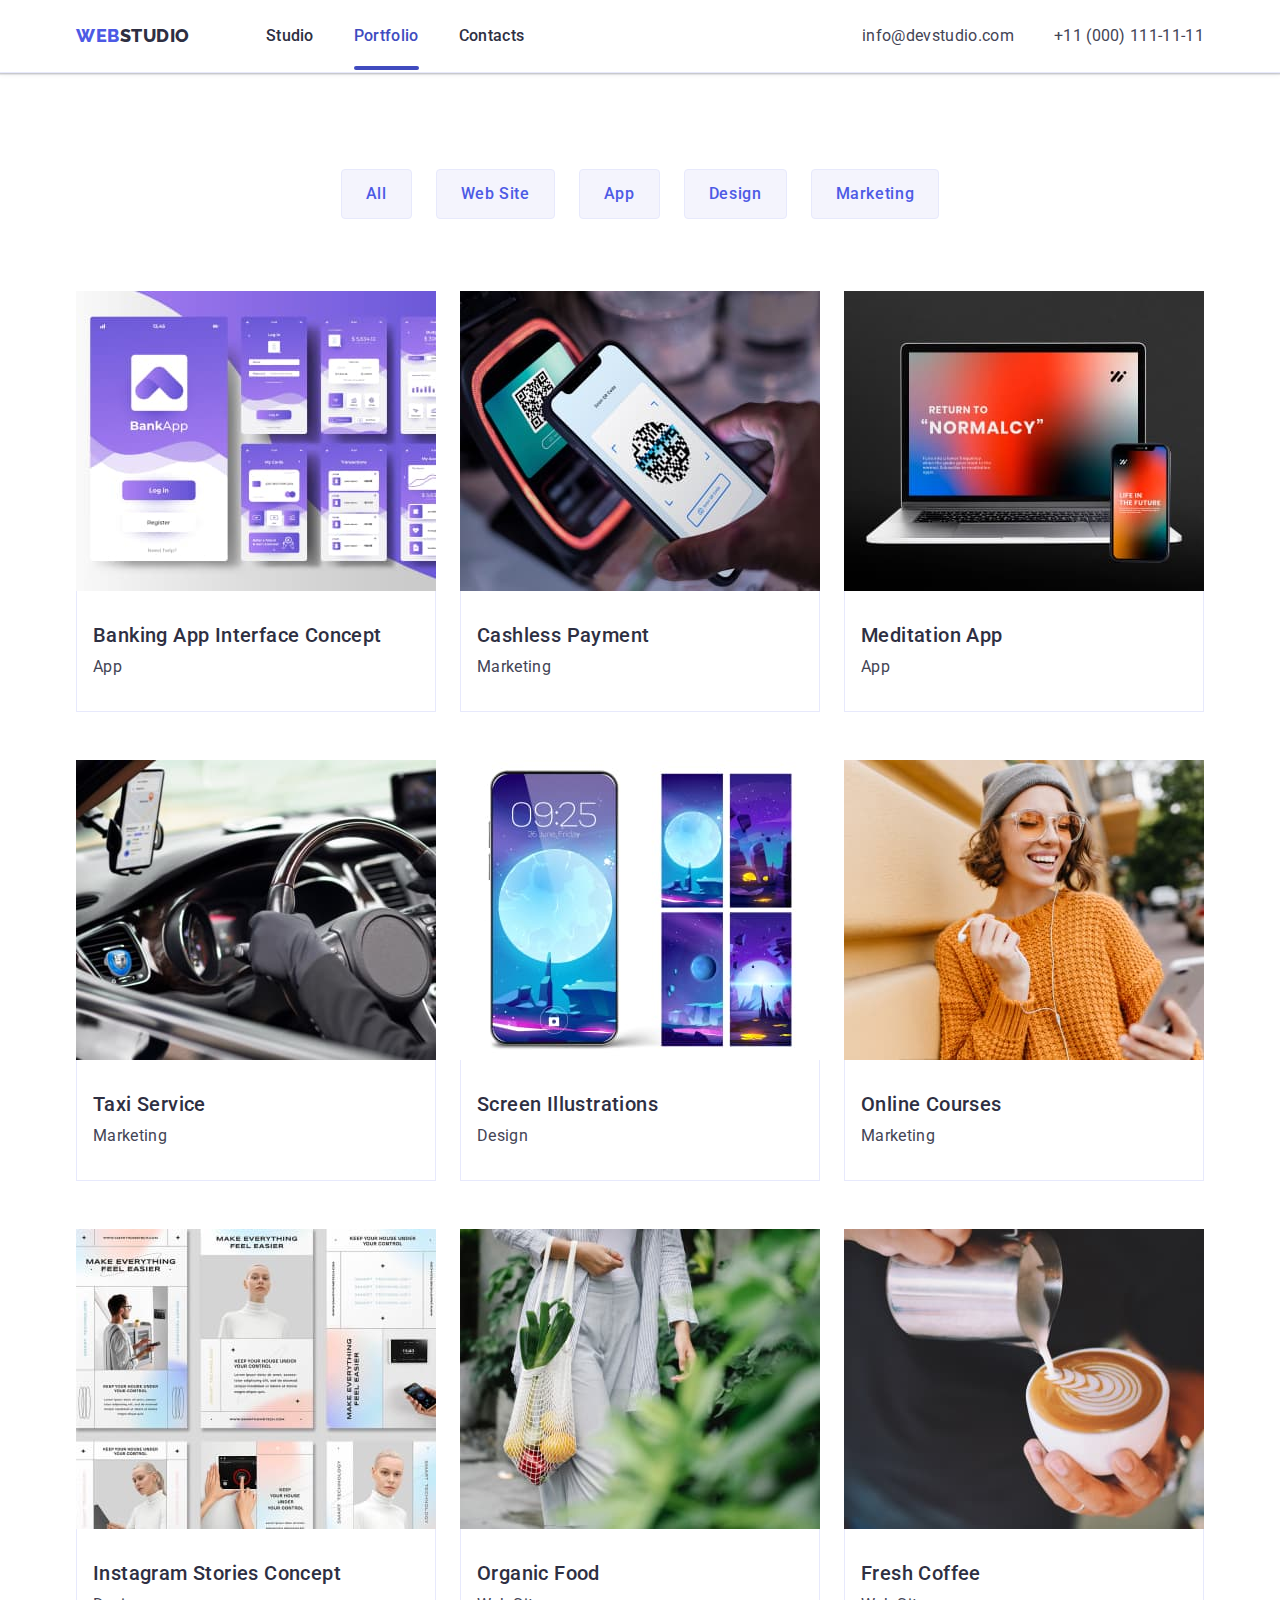
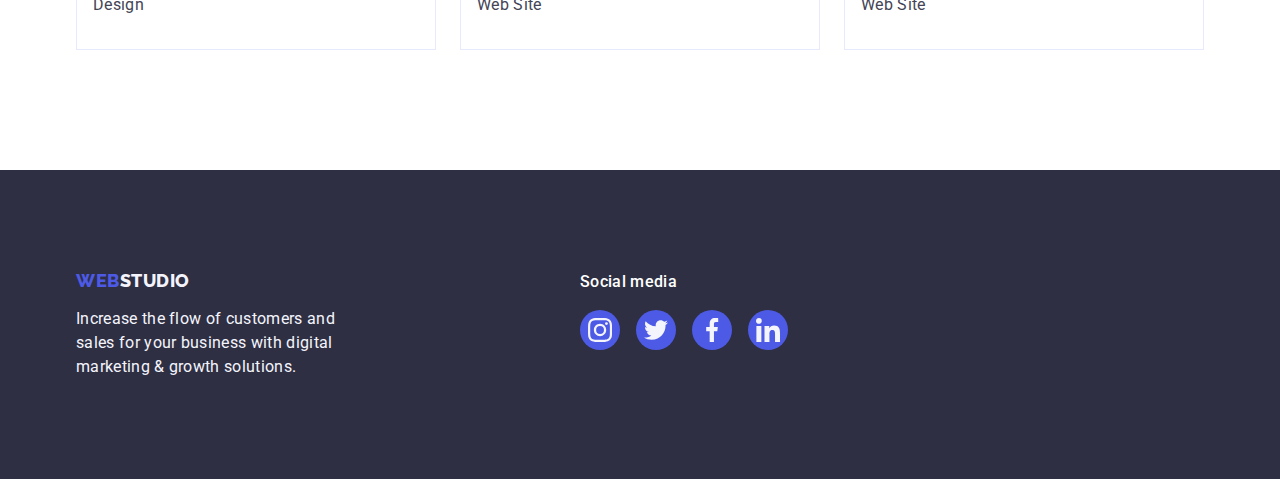
==== commit bc3f4694: "edit portfolio" ====
--- a/portfolio.html
+++ b/portfolio.html
@@ -23,7 +23,7 @@
     <header class="header">
       <div class="container head-container">
         <nav class="nav">
-          <a class="link-head link" href="./index.html"
+          <a href="./index.html" class="link-head link"
             >Web<span class="logo">Studio</span></a
           >
           <ul class="list nav-list">
@@ -39,7 +39,6 @@
               <a class="link-nav link" href="">Contacts</a>
             </li>
           </ul>
-          <!-- </div> -->
         </nav>
         <address class="contact">
           <ul class="list contact-list">
@@ -49,7 +48,7 @@
               >
             </li>
             <li>
-              <a class="link-tel link" href="tel:+110001111111"
+              <a class="link-contact link" href="tel:+110001111111"
                 >+11 (000) 111-11-11</a
               >
             </li>
@@ -82,7 +81,7 @@
           </ul>
           <ul class="list portfolio-img">
             <li class="portfolio-item">
-              <a class="link" href="">
+              <a class="portfolio-link link" href="">
                 <div class="portfolio-block">
                   <img
                     src="./images/portfolio/pbanking1.jpg"
@@ -306,7 +305,7 @@
             </p>
           </div>
           <div class="footer-soc">
-            <h3 class="soc-title">Social media</h3>
+            <p class="soc-title">Social media</p>
             <ul class="footer-soc-item">
               <li class="team-soc-item list">
                 <a
@@ -316,10 +315,11 @@
                   target="_blank"
                   rel="noopener noreferrer"
                 >
-                  <svg class="team-soc-icon" width="16" height="16">
+                  <svg class="team-soc-icon" width="24" height="24">
                     <use href="./images/icons.svg#icon-instagram"></use></svg
                 ></a>
               </li>
+
               <li class="team-soc-item list">
                 <a
                   class="footer-soc-link"
@@ -328,7 +328,7 @@
                   target="_blank"
                   rel="noopener noreferrer"
                 >
-                  <svg class="team-soc-icon" width="16" height="16">
+                  <svg class="team-soc-icon" width="24" height="24">
                     <use href="./images/icons.svg#icon-twitter"></use></svg
                 ></a>
               </li>
@@ -340,7 +340,7 @@
                   target="_blank"
                   rel="noopener noreferrer"
                 >
-                  <svg class="team-soc-icon" width="16" height="16">
+                  <svg class="team-soc-icon" width="24" height="24">
                     <use href="./images/icons.svg#icon-facebook"></use></svg
                 ></a>
               </li>
@@ -352,7 +352,7 @@
                   target="_blank"
                   rel="noopener noreferrer"
                 >
-                  <svg class="team-soc-icon" width="16" height="16">
+                  <svg class="team-soc-icon" width="24" height="24">
                     <use href="./images/icons.svg#icon-linkedin"></use></svg
                 ></a>
               </li>
--- a/css/styles.css
+++ b/css/styles.css
@@ -54,6 +54,8 @@
 }
 .header {
   border-bottom: 1px solid var(--button);
+  box-shadow: 0px 2px 1px rgba(46, 47, 66, 0.08),
+    0px 1px 1px rgba(46, 47, 66, 0.16), 0px 1px 6px rgba(46, 47, 66, 0.08);
 }
 .container {
   max-width: 1158px;
@@ -132,6 +134,8 @@
 }
 .active {
   position: relative;
+  color: var(--active-color);
+  transition: var(--transition);
 }
 .active::after {
   content: "";
@@ -139,7 +143,7 @@
   width: 100%;
   height: 4px;
   left: 0;
-  bottom: -4px;
+  bottom: -1px;
   background: var(--active-color);
   border-radius: 2px;
 }
@@ -153,36 +157,25 @@
   padding: 24px 0;
   transition: var(--transition);
 }
-.link-tel {
-  font-size: 16px;
-  line-height: 1.5;
-  letter-spacing: 0.02em;
-  color: var(--text-color);
-  width: 151px;
-  padding: 24px 0;
-  transition: var(--transition);
-}
 .link-contact:hover {
   color: var(--active-color);
 }
 .link-contact:focus {
   color: var(--active-color);
 }
-.link-tel:hover {
-  color: var(--active-color);
-}
-.link-tel:focus {
-  color: var(--active-color);
-}
+
 /* ---------------------------MAIN----------------------- */
 .section-main {
+  max-width: 1440px;
   background-image: linear-gradient(
-      180deg,
-      rgba(46, 47, 66, 0.7) 0%,
-      rgba(46, 47, 66, 0.7) 100%
+      rgba(46, 47, 66, 0.7),
+      rgba(46, 47, 66, 0.7)
     ),
     url(../images/main-bkg.jpg);
   background-color: var(--color-dark);
+  background-repeat: no-repeat;
+  background-position: center;
+  background-size: cover;
   padding: 188px 0;
 }
 .title-main {
@@ -215,7 +208,7 @@
   min-width: 169px;
   height: 56px;
   border: none;
-  transition: var(--transition);
+  transition: background-color var(--transition);
 }
 .button:hover {
   background-color: var(--active-color);
@@ -242,6 +235,9 @@
   width: calc((100% - 24px) / 3);
 }
 .text-icon-container {
+  display: flex;
+  align-items: center;
+  justify-content: center;
   width: 264px;
   height: 112px;
   background: var(--second-color);
@@ -326,9 +322,13 @@
   text-align: center;
   text-align: center;
 }
+.team-soc-box {
+  padding: 32px 0;
+}
 .team-soc {
   display: flex;
   gap: 24px;
+  justify-content: center;
   padding-top: 8px;
 }
 .team-soc-item {
@@ -341,8 +341,10 @@
   width: 100%;
   height: 100%;
   border-radius: 50%;
-  background: var(--btn-color);
-  transition: var(--transition);
+  background-color: var(--btn-color);
+  transition: var(--transition);
+  align-items: center;
+  justify-content: center;
 }
 .team-soc-link:hover,
 .team-soc-link:focus {
@@ -350,7 +352,6 @@
 }
 
 .team-soc-icon {
-  margin: 12px 12px;
   fill: var(--second-color);
   transition: var(--transition);
 }
@@ -365,6 +366,11 @@
   border-radius: 0px 0px 4px 4px;
 }
 /* ---------------------------CUSTOMERS-------------------------- */
+.customers-section {
+  padding-top: 120px;
+  padding-bottom: 120px;
+}
+
 .cust-title {
   font-size: 36px;
   line-height: 1.11;
@@ -372,7 +378,7 @@
   letter-spacing: 0.02em;
   text-transform: capitalize;
   color: var(--color-dark);
-  margin-top: 120px;
+  padding-top: 72px;
 }
 .cust-list {
   display: flex;
@@ -383,21 +389,19 @@
 .cust-item {
   width: 168px;
   height: 88px;
-  /* border: 1px solid var(--color-grey); */
   border-radius: 4px;
 }
 .cust-link {
   width: 100%;
   height: 100%;
   border: 1px solid var(--color-grey);
+  border-radius: 4px;
   display: flex;
   align-items: center;
   justify-content: center;
   color: var(--color-grey);
   transition: var(--transition), border-color var(--transition);
 }
-.cust-icon:hover,
-.cust-icon:focus,
 .cust-link:hover,
 .cust-link:focus {
   fill: var(--active-color);
@@ -418,6 +422,10 @@
 
 .flex {
   display: flex;
+  align-items: baseline;
+}
+.footer-position {
+  margin-right: 120px;
 }
 .link-footer {
   font-family: "Raleway", sans-serif;
@@ -456,16 +464,17 @@
   line-height: 24px;
   letter-spacing: 0.02em;
   color: var(--primary-color);
-  /* padding-top: 100px; */
-  /* padding-bottom: 16px; */
+  margin-bottom: 16px;
 }
 .footer-soc-link {
   display: flex;
+  align-items: center;
+  justify-content: center;
   gap: 16px;
   width: 100%;
   height: 100%;
   border-radius: 50%;
-  background: var(--btn-color);
+  background-color: var(--btn-color);
   transition: var(--transition);
 }
 .footer-soc-link:hover,
@@ -489,6 +498,10 @@
   margin-left: auto;
   margin-right: auto;
 }
+.btn-item {
+  transition: var(--transition), border-color var(--transition),
+    box-shadow var(--transition);
+}
 .button-portfolio {
   cursor: pointer;
   font-family: "Roboto", sans-serif;
@@ -552,6 +565,16 @@
   width: 360px;
   box-sizing: border-box;
   width: calc((100% - 48px) / 3);
+  transition: box-shadow var(--transition);
+}
+.portfolio-link {
+  display: block;
+}
+.portfolio-link:hover,
+.portfolio-link:focus .text {
+  box-shadow: 0px 1px 6px rgba(46, 47, 66, 0.08),
+    0px 1px 1px rgba(46, 47, 66, 0.16), 0px 2px 1px rgba(46, 47, 66, 0.08);
+  transform: translateY(0%);
 }
 
 .portfolio-block {
@@ -560,7 +583,7 @@
 }
 .portfolio-cover-block {
   position: absolute;
-  background-color: var(--btn-color);
+  /* background-color: var(--btn-color); */
   height: 100%;
   top: 0;
   left: 0;
@@ -568,11 +591,18 @@
   transition: transform var(--transition);
 }
 .portfolio-cover-text {
+  position: absolute;
+  top: 0;
   font-size: 16px;
   line-height: 1.5;
   letter-spacing: 0.02em;
   color: var(--second-color);
-  padding: 40px 32px 164px 32px;
+  padding: 40px 32px;
+  background-color: var(--btn-color);
+  width: 100%;
+  height: 100%;
+  transform: translateY(100%);
+  transition: transform var(--transition);
 }
 .portfolio-item:hover .portfolio-cover-block {
   transform: translate(0);
@@ -600,22 +630,30 @@
   width: 408px;
   min-height: 584px;
   background-color: #fcfcfc;
+  box-shadow: 0px 1px 1px rgba(0, 0, 0, 0.14), 0px 1px 3px rgba(0, 0, 0, 0.12),
+    0px 2px 1px rgba(0, 0, 0, 0.2);
   border-radius: 4px;
 }
 .modal-btn {
+  display: flex;
+  align-items: center;
+  justify-content: center;
   position: absolute;
   width: 24px;
   height: 24px;
   right: 24px;
   top: 24px;
+  padding: 0;
   background-color: var(--button);
   border: 1px solid rgba(0, 0, 0, 0.1);
   border-radius: 50%;
   cursor: pointer;
-  transition: var(--transition);
-}
+  transition: background-color var(--transition), border var(--transition);
+}
+.modal-btn:focus,
 .modal-btn:hover {
-  background: var(--active-color);
+  border: none;
+  background-color: var(--active-color);
   fill: var(--primary-color);
 }
 .is-hidden {
@@ -624,4 +662,5 @@
   pointer-events: none;
 }
 .modal-close {
-}
+  transition: var(--transition);
+}
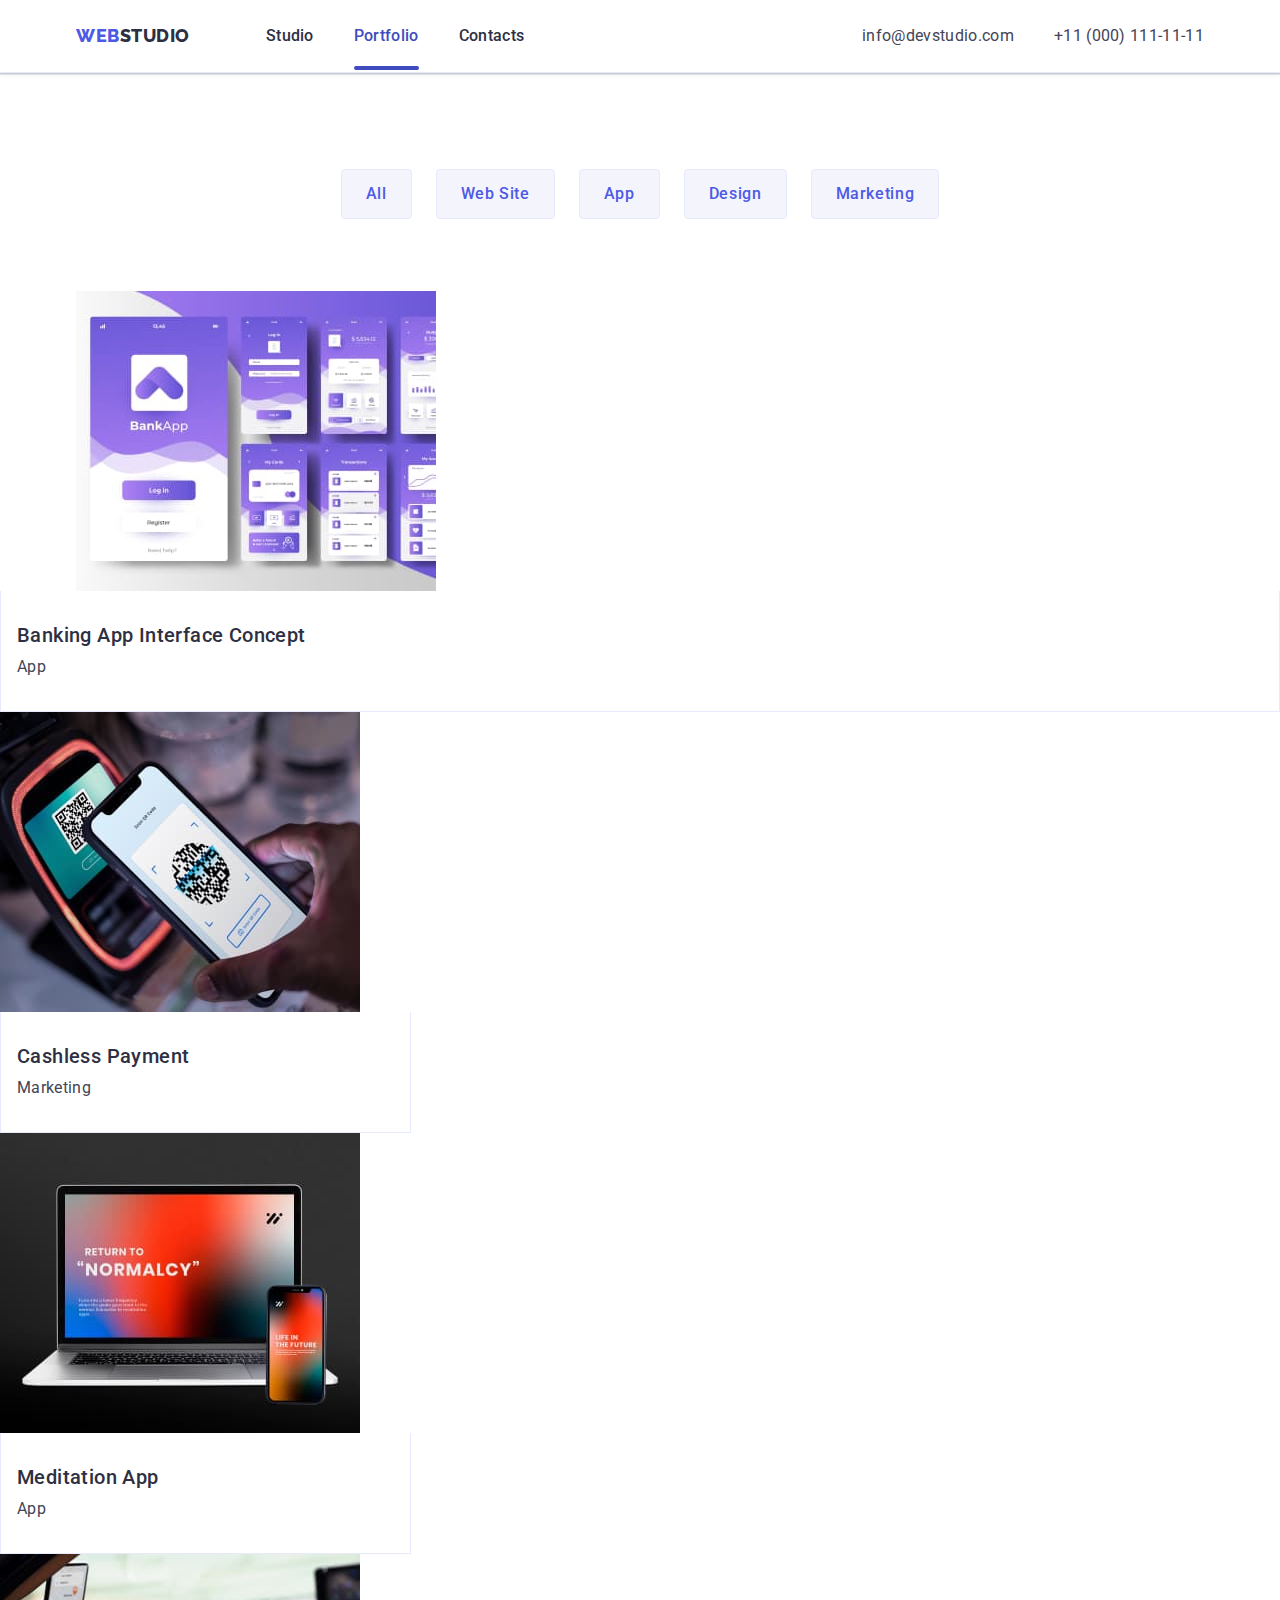
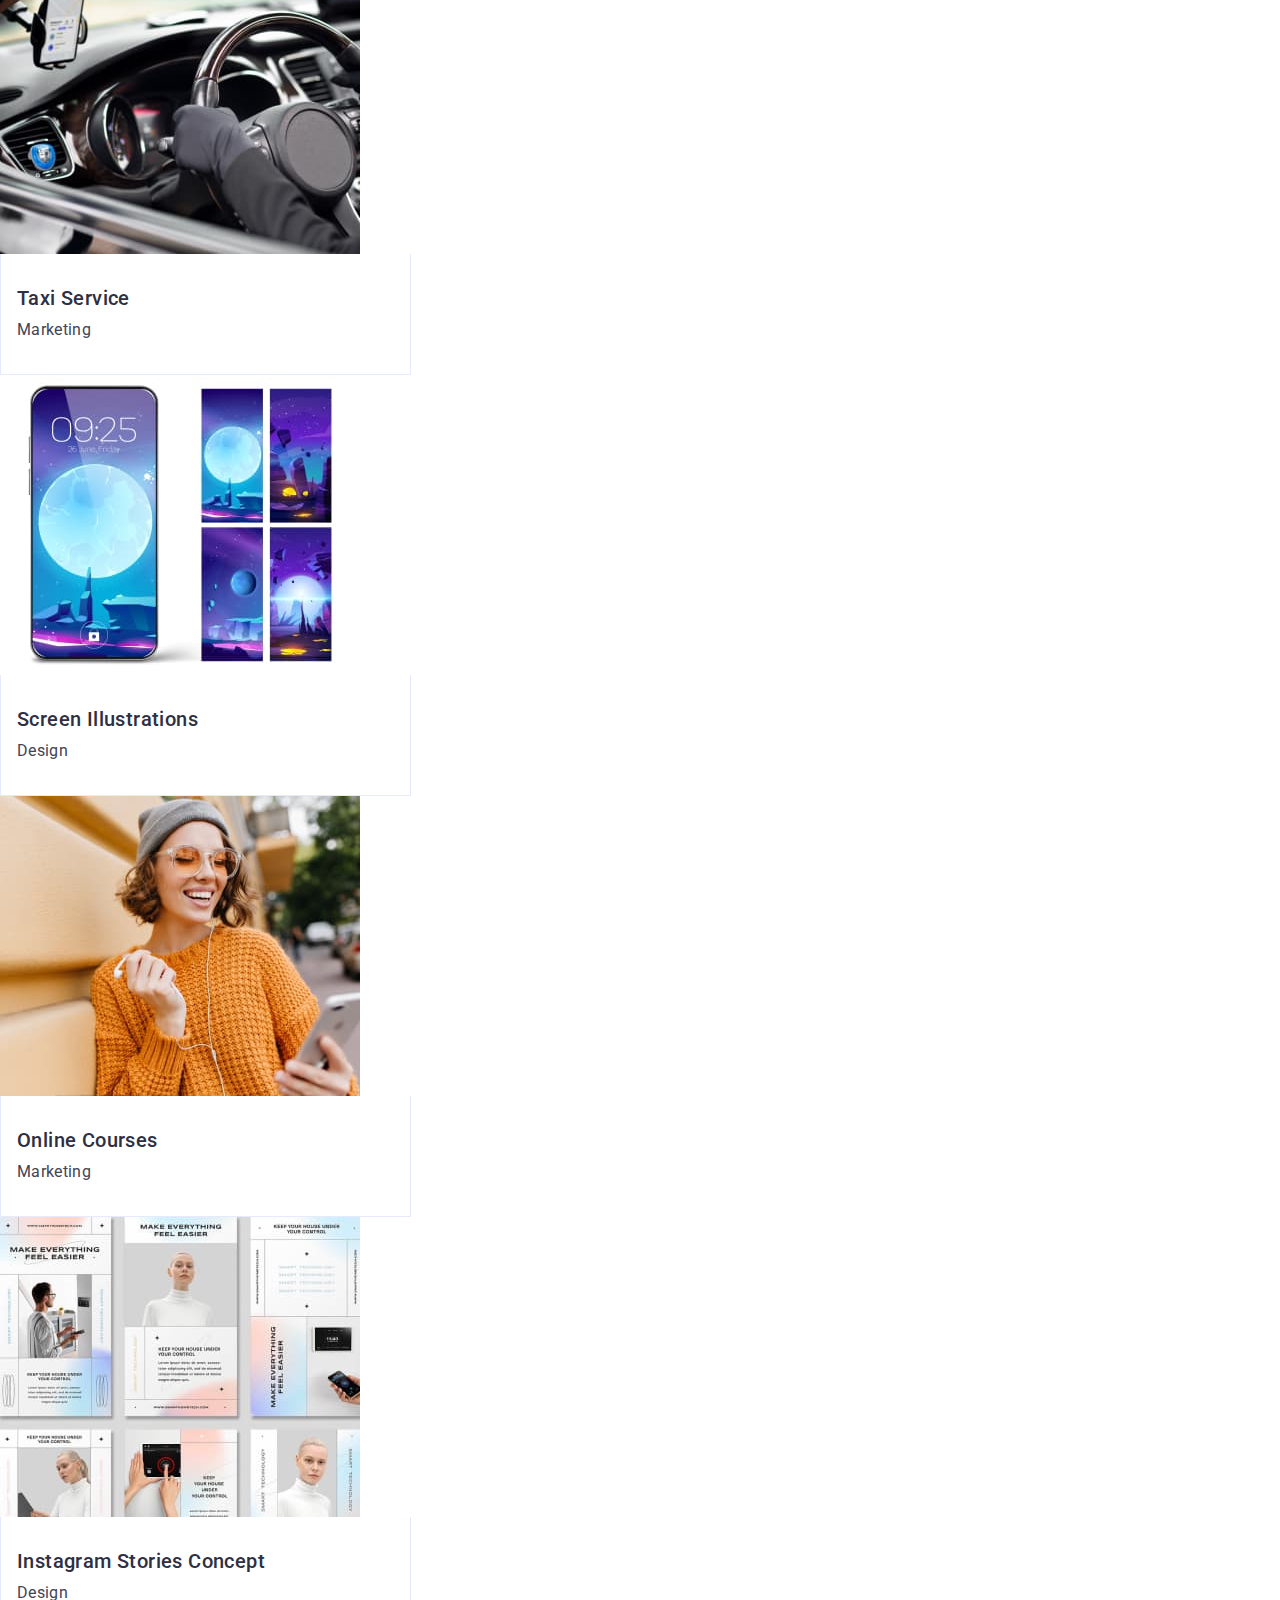
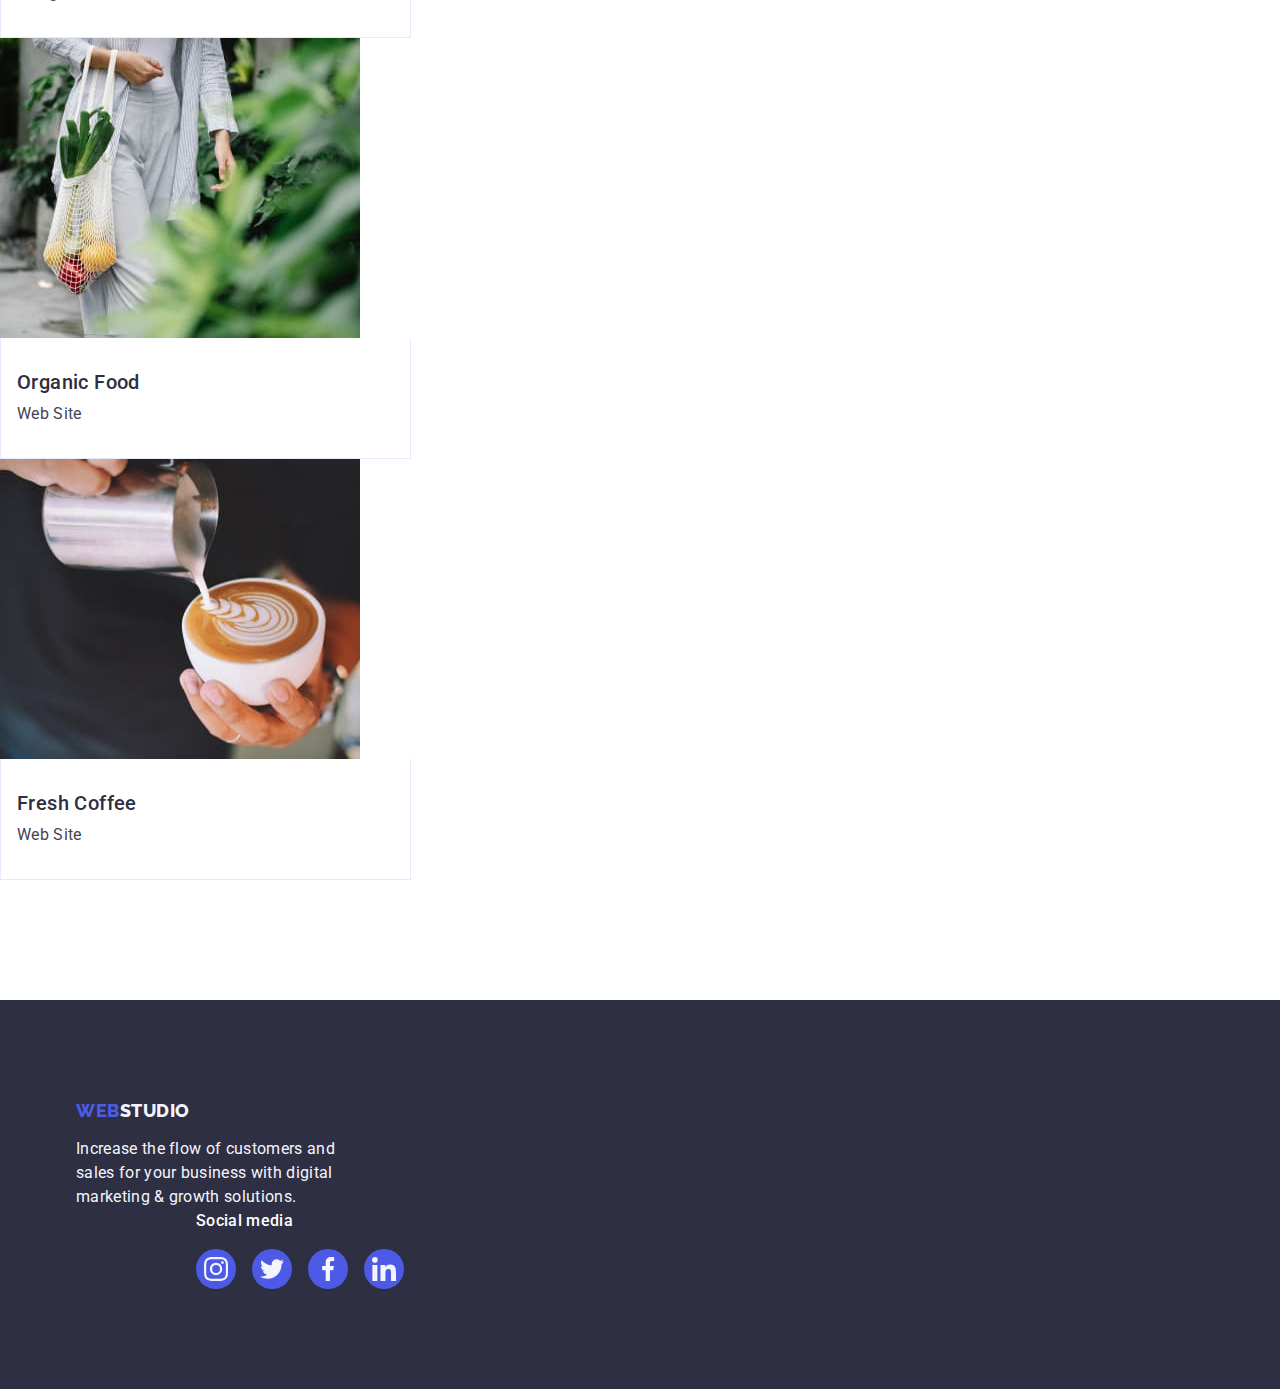
==== commit 02761262: "portfolio p" ====
--- a/portfolio.html
+++ b/portfolio.html
@@ -89,7 +89,7 @@
                     height="300"
                     alt="Banking App Interface Concept"
                   />
-                  <div class="portfolio-cover-block">
+                  <!-- <div class="portfolio-cover-block"> -->
                     <p class="portfolio-cover-text">
                       14 Stylish and User-Friendly App Design Concepts · Task
                       Manager App · Calorie Tracker App · Exotic Fruit Ecommerce
--- a/css/styles.css
+++ b/css/styles.css
@@ -130,12 +130,12 @@
   letter-spacing: 0.02em;
   color: var(--color-dark);
   padding: 24px 0;
-  transition: var(--transition);
+  transition: color var(--transition);
 }
 .active {
   position: relative;
   color: var(--active-color);
-  transition: var(--transition);
+  transition: color var(--transition);
 }
 .active::after {
   content: "";
@@ -307,7 +307,7 @@
   margin-bottom: 8px;
 }
 .team-name {
-  padding: 32px 16px;
+  padding: 32px 0;
 }
 .team-item-img {
   flex-basis: calc((100% - 24px) / 3);
@@ -321,9 +321,6 @@
   color: var(--text-color);
   text-align: center;
   text-align: center;
-}
-.team-soc-box {
-  padding: 32px 0;
 }
 .team-soc {
   display: flex;
@@ -378,7 +375,7 @@
   letter-spacing: 0.02em;
   text-transform: capitalize;
   color: var(--color-dark);
-  padding-top: 72px;
+  margin-bottom: 72px;
 }
 .cust-list {
   display: flex;
@@ -400,11 +397,11 @@
   align-items: center;
   justify-content: center;
   color: var(--color-grey);
-  transition: var(--transition), border-color var(--transition);
+  transition: color var(--transition), border-color var(--transition);
 }
 .cust-link:hover,
 .cust-link:focus {
-  fill: var(--active-color);
+  color: var(--active-color);
   border-color: var(--active-color);
 }
 .cust-icon {
@@ -413,16 +410,21 @@
 }
 
 /* -----------------------------FOOTER--------------------------- */
+.footer-container {
+  max-width: 1158px;
+  padding: 0 15px;
+  margin: 0 auto;
+  margin-left: auto;
+  margin-right: auto;
+  display: flex;
+  align-items: baseline;
+}
+
 .footer {
   background-color: var(--color-dark);
   left: 0px;
   top: 2280px;
   padding: 100px 0;
-}
-
-.flex {
-  display: flex;
-  align-items: baseline;
 }
 .footer-position {
   margin-right: 120px;
@@ -515,7 +517,8 @@
   border-radius: 4px;
   padding: 12px 24px 12px 24px;
   box-sizing: border-box;
-  transition: var(--transition);
+  transition: color var(--transition), background-color var(--transition),
+    border-color var(--transition), box-shadow var(--transition);
 }
 .button-portfolio:hover {
   color: var(--primary-color);
@@ -565,15 +568,19 @@
   width: 360px;
   box-sizing: border-box;
   width: calc((100% - 48px) / 3);
-  transition: box-shadow var(--transition);
 }
 .portfolio-link {
   display: block;
+  transition: box-shadow var(--transition);
 }
 .portfolio-link:hover,
-.portfolio-link:focus .text {
+.portfolio-link:focus {
   box-shadow: 0px 1px 6px rgba(46, 47, 66, 0.08),
     0px 1px 1px rgba(46, 47, 66, 0.16), 0px 2px 1px rgba(46, 47, 66, 0.08);
+}
+.portfolio-link:hover,
+.portfolio-link:focus,
+text {
   transform: translateY(0%);
 }
 
@@ -662,5 +669,5 @@
   pointer-events: none;
 }
 .modal-close {
-  transition: var(--transition);
-}
+  transition: fill var(--transition);
+}
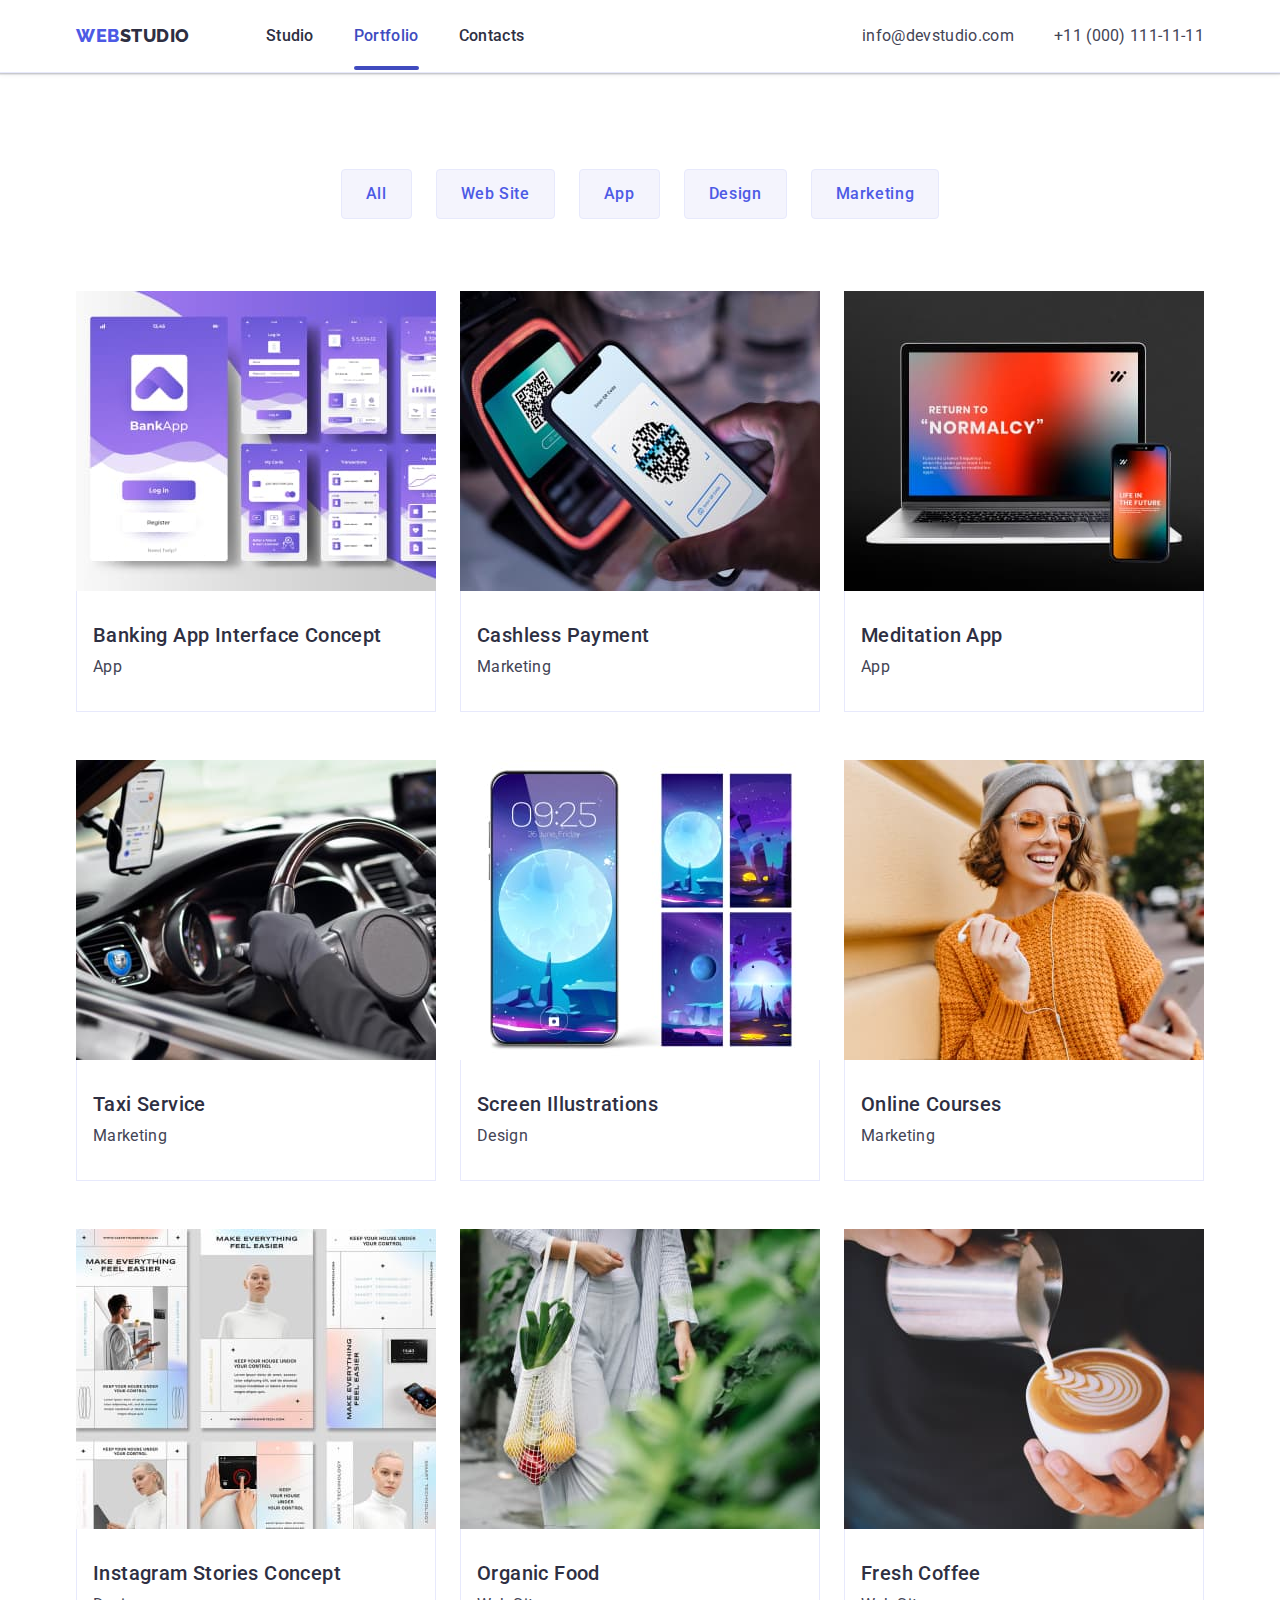
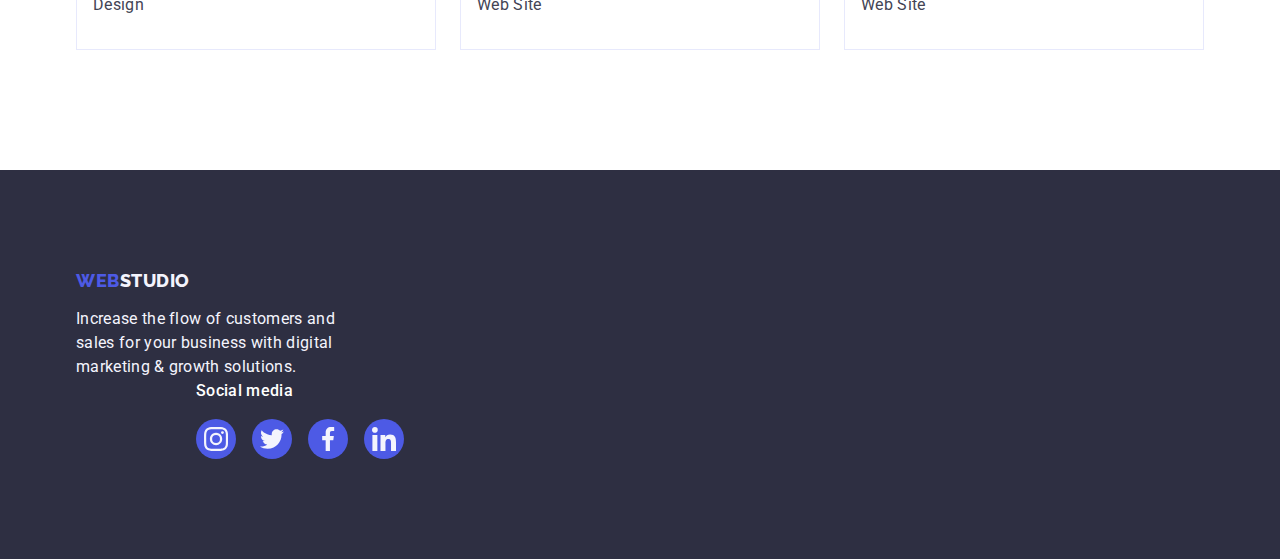
==== commit 766a2507: "edit team" ====
--- a/portfolio.html
+++ b/portfolio.html
@@ -90,12 +90,11 @@
                     alt="Banking App Interface Concept"
                   />
                   <!-- <div class="portfolio-cover-block"> -->
-                    <p class="portfolio-cover-text">
-                      14 Stylish and User-Friendly App Design Concepts · Task
-                      Manager App · Calorie Tracker App · Exotic Fruit Ecommerce
-                      App · Cloud Storage App
-                    </p>
-                  </div>
+                  <p class="portfolio-cover-text">
+                    14 Stylish and User-Friendly App Design Concepts · Task
+                    Manager App · Calorie Tracker App · Exotic Fruit Ecommerce
+                    App · Cloud Storage App
+                  </p>
                 </div>
                 <div class="title-card">
                   <h2 class="title">Banking App Interface Concept</h2>
@@ -112,13 +111,12 @@
                     height="300"
                     alt="Cashless Payment"
                   />
-                  <div class="portfolio-cover-block">
-                    <p class="portfolio-cover-text">
-                      14 Stylish and User-Friendly App Design Concepts · Task
-                      Manager App · Calorie Tracker App · Exotic Fruit Ecommerce
-                      App · Cloud Storage App
-                    </p>
-                  </div>
+                  <!-- <div class="portfolio-cover-block"> -->
+                  <p class="portfolio-cover-text">
+                    14 Stylish and User-Friendly App Design Concepts · Task
+                    Manager App · Calorie Tracker App · Exotic Fruit Ecommerce
+                    App · Cloud Storage App
+                  </p>
                 </div>
                 <div class="title-card">
                   <h2 class="title">Cashless Payment</h2>
@@ -135,14 +133,13 @@
                     height="300"
                     alt="Meditation App"
                   />
-                  <div class="portfolio-cover-block">
-                    <p class="portfolio-cover-text">
-                      14 Stylish and User-Friendly App Design Concepts · Task
-                      Manager App · Calorie Tracker App · Exotic Fruit Ecommerce
-                      App · Cloud Storage App
-                    </p>
-                  </div>
-                </div>
+                  <p class="portfolio-cover-text">
+                    14 Stylish and User-Friendly App Design Concepts · Task
+                    Manager App · Calorie Tracker App · Exotic Fruit Ecommerce
+                    App · Cloud Storage App
+                  </p>
+                </div>
+
                 <div class="title-card">
                   <h2 class="title">Meditation App</h2>
                   <p class="text">App</p>
@@ -158,13 +155,11 @@
                     height="300"
                     alt="Taxi Service"
                   />
-                  <div class="portfolio-cover-block">
-                    <p class="portfolio-cover-text">
-                      14 Stylish and User-Friendly App Design Concepts · Task
-                      Manager App · Calorie Tracker App · Exotic Fruit Ecommerce
-                      App · Cloud Storage App
-                    </p>
-                  </div>
+                  <p class="portfolio-cover-text">
+                    14 Stylish and User-Friendly App Design Concepts · Task
+                    Manager App · Calorie Tracker App · Exotic Fruit Ecommerce
+                    App · Cloud Storage App
+                  </p>
                 </div>
                 <div class="title-card">
                   <h2 class="title">Taxi Service</h2>
@@ -181,13 +176,11 @@
                     height="300"
                     alt="Screen Illustrations"
                   />
-                  <div class="portfolio-cover-block">
-                    <p class="portfolio-cover-text">
-                      14 Stylish and User-Friendly App Design Concepts · Task
-                      Manager App · Calorie Tracker App · Exotic Fruit Ecommerce
-                      App · Cloud Storage App
-                    </p>
-                  </div>
+                  <p class="portfolio-cover-text">
+                    14 Stylish and User-Friendly App Design Concepts · Task
+                    Manager App · Calorie Tracker App · Exotic Fruit Ecommerce
+                    App · Cloud Storage App
+                  </p>
                 </div>
                 <div class="title-card">
                   <h2 class="title">Screen Illustrations</h2>
@@ -204,13 +197,11 @@
                     height="300"
                     alt="Online Courses"
                   />
-                  <div class="portfolio-cover-block">
-                    <p class="portfolio-cover-text">
-                      14 Stylish and User-Friendly App Design Concepts · Task
-                      Manager App · Calorie Tracker App · Exotic Fruit Ecommerce
-                      App · Cloud Storage App
-                    </p>
-                  </div>
+                  <p class="portfolio-cover-text">
+                    14 Stylish and User-Friendly App Design Concepts · Task
+                    Manager App · Calorie Tracker App · Exotic Fruit Ecommerce
+                    App · Cloud Storage App
+                  </p>
                 </div>
                 <div class="title-card">
                   <h2 class="title">Online Courses</h2>
@@ -227,13 +218,11 @@
                     height="300"
                     alt="Instagram Stories Concept"
                   />
-                  <div class="portfolio-cover-block">
-                    <p class="portfolio-cover-text">
-                      14 Stylish and User-Friendly App Design Concepts · Task
-                      Manager App · Calorie Tracker App · Exotic Fruit Ecommerce
-                      App · Cloud Storage App
-                    </p>
-                  </div>
+                  <p class="portfolio-cover-text">
+                    14 Stylish and User-Friendly App Design Concepts · Task
+                    Manager App · Calorie Tracker App · Exotic Fruit Ecommerce
+                    App · Cloud Storage App
+                  </p>
                 </div>
                 <div class="title-card">
                   <h2 class="title">Instagram Stories Concept</h2>
@@ -250,13 +239,11 @@
                     height="300"
                     alt="Organic Food"
                   />
-                  <div class="portfolio-cover-block">
-                    <p class="portfolio-cover-text">
-                      14 Stylish and User-Friendly App Design Concepts · Task
-                      Manager App · Calorie Tracker App · Exotic Fruit Ecommerce
-                      App · Cloud Storage App
-                    </p>
-                  </div>
+                  <p class="portfolio-cover-text">
+                    14 Stylish and User-Friendly App Design Concepts · Task
+                    Manager App · Calorie Tracker App · Exotic Fruit Ecommerce
+                    App · Cloud Storage App
+                  </p>
                 </div>
                 <div class="title-card">
                   <h2 class="title">Organic Food</h2>
@@ -273,13 +260,11 @@
                     height="300"
                     alt="Fresh Coffee"
                   />
-                  <div class="portfolio-cover-block">
-                    <p class="portfolio-cover-text">
-                      14 Stylish and User-Friendly App Design Concepts · Task
-                      Manager App · Calorie Tracker App · Exotic Fruit Ecommerce
-                      App · Cloud Storage App
-                    </p>
-                  </div>
+                  <p class="portfolio-cover-text">
+                    14 Stylish and User-Friendly App Design Concepts · Task
+                    Manager App · Calorie Tracker App · Exotic Fruit Ecommerce
+                    App · Cloud Storage App
+                  </p>
                 </div>
                 <div class="title-card">
                   <h2 class="title">Fresh Coffee</h2>
--- a/css/styles.css
+++ b/css/styles.css
@@ -108,6 +108,9 @@
 .contact-list {
   display: flex;
   gap: 40px;
+}
+.contact-item {
+  transition: color var(--transition);
 }
 
 .logo {
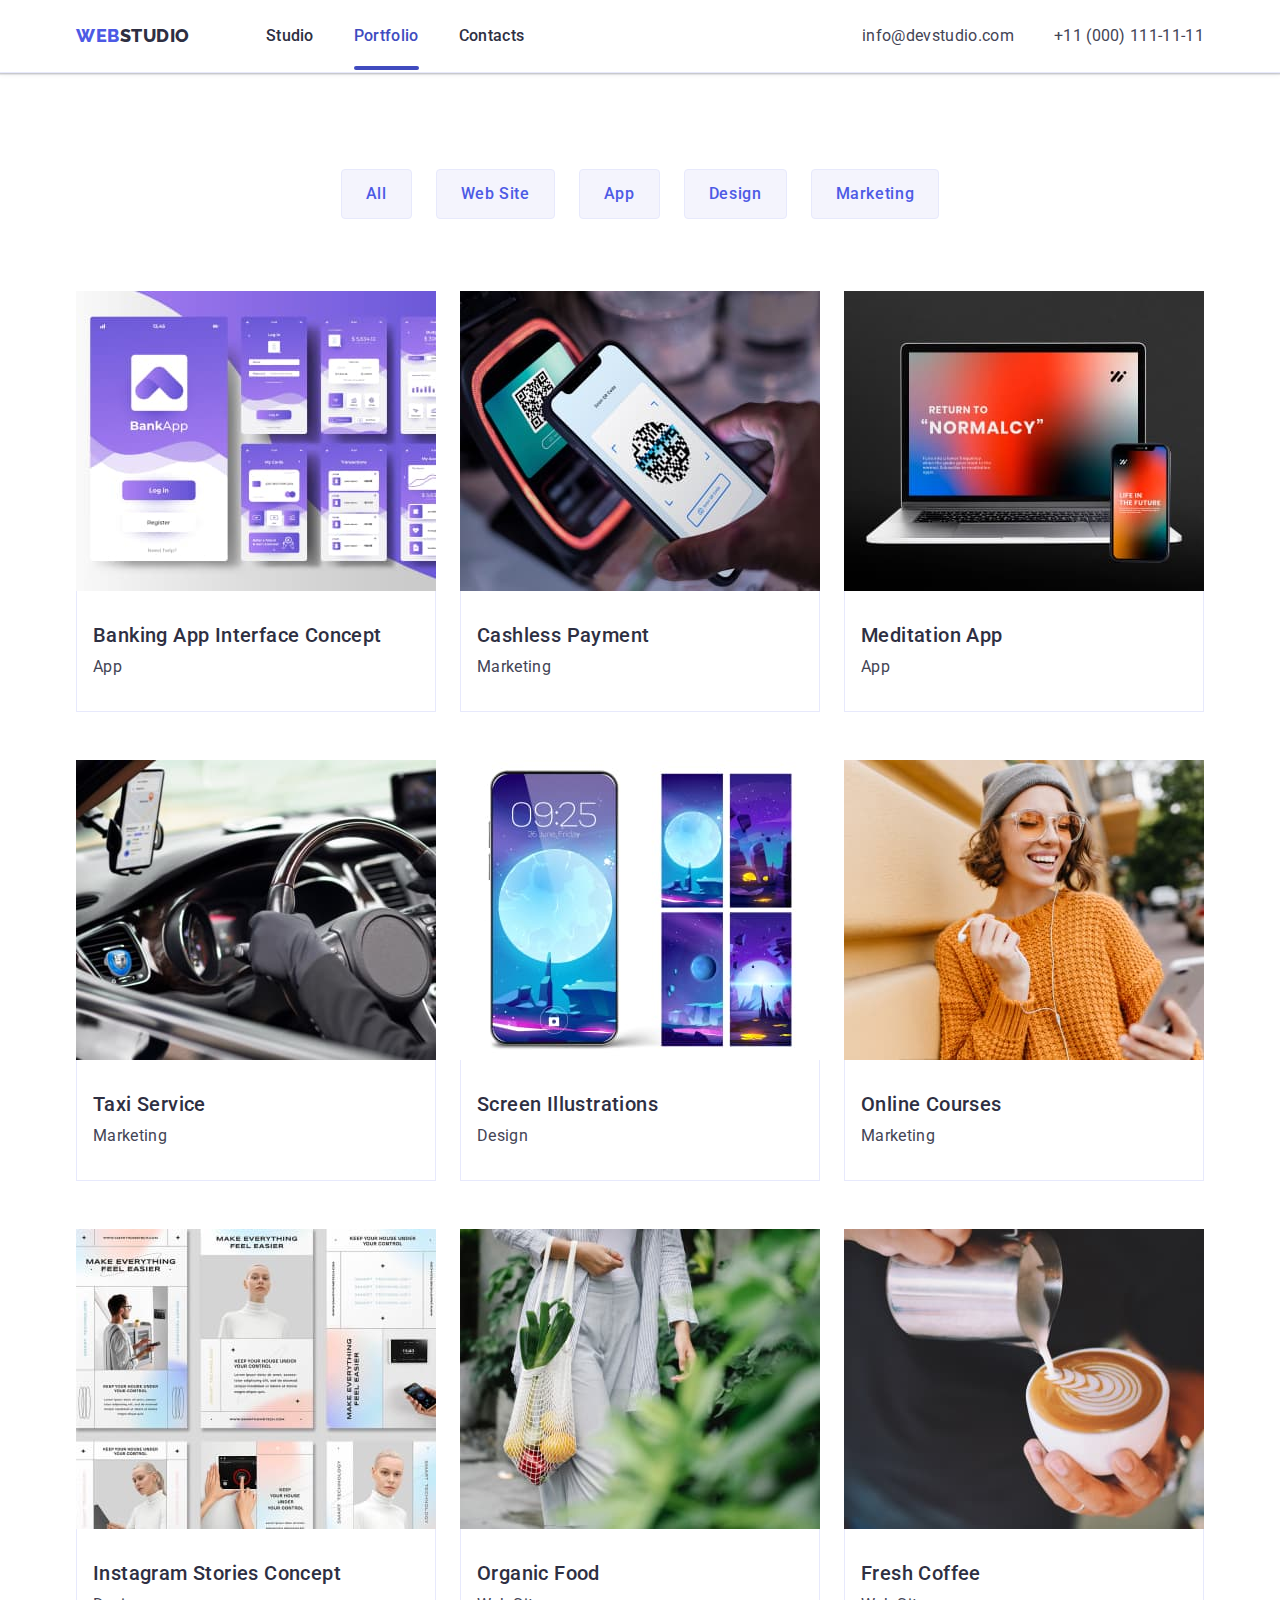
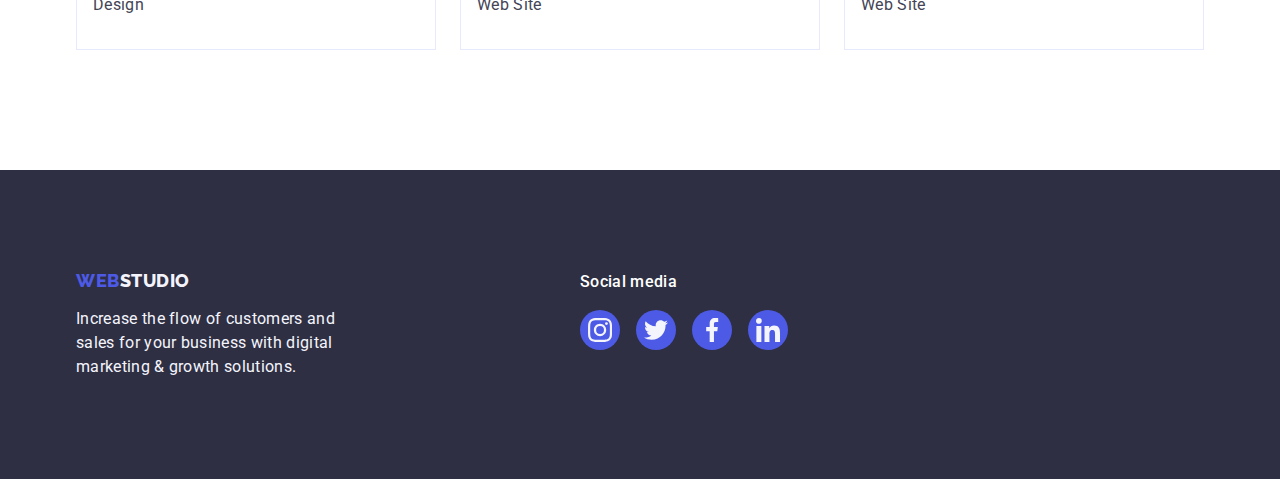
==== commit f7081b42: "edit transition" ====
--- a/portfolio.html
+++ b/portfolio.html
@@ -103,7 +103,7 @@
               </a>
             </li>
             <li class="portfolio-item">
-              <a class="link" href="">
+              <a class="portfolio-link link" href="">
                 <div class="portfolio-block">
                   <img
                     src="./images/portfolio/ppayment2.jpg"
@@ -125,7 +125,7 @@
               </a>
             </li>
             <li class="portfolio-item">
-              <a class="link" href="">
+              <a class="portfolio-link link" href="">
                 <div class="portfolio-block">
                   <img
                     src="./images/portfolio/pmeditation3.jpg"
@@ -147,7 +147,7 @@
               </a>
             </li>
             <li class="portfolio-item">
-              <a class="link" href="">
+              <a class="portfolio-link link" href="">
                 <div class="portfolio-block">
                   <img
                     src="./images/portfolio/ptaxi4.jpg"
@@ -168,7 +168,7 @@
               </a>
             </li>
             <li class="portfolio-item">
-              <a class="link" href="">
+              <a class="portfolio-link link" href="">
                 <div class="portfolio-block">
                   <img
                     src="./images/portfolio/pscreen5.jpg"
@@ -189,7 +189,7 @@
               </a>
             </li>
             <li class="portfolio-item">
-              <a class="link" href="">
+              <a class="portfolio-link link" href="">
                 <div class="portfolio-block">
                   <img
                     src="./images/portfolio/pcourses6.jpg"
@@ -210,7 +210,7 @@
               </a>
             </li>
             <li class="portfolio-item">
-              <a class="link" href="">
+              <a class="portfolio-link link" href="">
                 <div class="portfolio-block">
                   <img
                     src="./images/portfolio/pstories7.jpg"
@@ -231,7 +231,7 @@
               </a>
             </li>
             <li class="portfolio-item">
-              <a class="link" href="">
+              <a class="portfolio-link link" href="">
                 <div class="portfolio-block">
                   <img
                     src="./images/portfolio/porganic8.jpg"
@@ -252,7 +252,7 @@
               </a>
             </li>
             <li class="portfolio-item">
-              <a class="link" href="">
+              <a class="portfolio-link link" href="">
                 <div class="portfolio-block">
                   <img
                     src="./images/portfolio/pcoffee9.jpg"
@@ -278,71 +278,69 @@
     </main>
     <!-- ----------------------------------FOOTER-------------------------- -->
     <footer class="footer">
-      <div class="container">
-        <div class="flex">
-          <div class="footer-position">
-            <a class="link-footer link" href="./index.html"
-              >Web<span class="logo-footer">Studio</span></a
-            >
-            <p class="footer-text">
-              Increase the flow of customers and sales for your business with
-              digital marketing & growth solutions.
-            </p>
-          </div>
-          <div class="footer-soc">
-            <p class="soc-title">Social media</p>
-            <ul class="footer-soc-item">
-              <li class="team-soc-item list">
-                <a
-                  class="footer-soc-link"
-                  href=""
-                  aria-label="instagram"
-                  target="_blank"
-                  rel="noopener noreferrer"
-                >
-                  <svg class="team-soc-icon" width="24" height="24">
-                    <use href="./images/icons.svg#icon-instagram"></use></svg
-                ></a>
-              </li>
+      <div class="footer-container">
+        <div class="footer-position">
+          <a class="link-footer link" href="./index.html"
+            >Web<span class="logo-footer">Studio</span></a
+          >
+          <p class="footer-text">
+            Increase the flow of customers and sales for your business with
+            digital marketing & growth solutions.
+          </p>
+        </div>
+        <div class="footer-soc">
+          <p class="soc-title">Social media</p>
+          <ul class="footer-soc-item">
+            <li class="team-soc-item list">
+              <a
+                class="footer-soc-link"
+                href=""
+                aria-label="instagram"
+                target="_blank"
+                rel="noopener noreferrer"
+              >
+                <svg class="team-soc-icon" width="24" height="24">
+                  <use href="./images/icons.svg#icon-instagram"></use></svg
+              ></a>
+            </li>
 
-              <li class="team-soc-item list">
-                <a
-                  class="footer-soc-link"
-                  href=""
-                  aria-label="twitter"
-                  target="_blank"
-                  rel="noopener noreferrer"
-                >
-                  <svg class="team-soc-icon" width="24" height="24">
-                    <use href="./images/icons.svg#icon-twitter"></use></svg
-                ></a>
-              </li>
-              <li class="team-soc-item list">
-                <a
-                  class="footer-soc-link"
-                  href=""
-                  aria-label="facebook"
-                  target="_blank"
-                  rel="noopener noreferrer"
-                >
-                  <svg class="team-soc-icon" width="24" height="24">
-                    <use href="./images/icons.svg#icon-facebook"></use></svg
-                ></a>
-              </li>
-              <li class="team-soc-item list">
-                <a
-                  class="footer-soc-link"
-                  href=""
-                  aria-label="linkedin"
-                  target="_blank"
-                  rel="noopener noreferrer"
-                >
-                  <svg class="team-soc-icon" width="24" height="24">
-                    <use href="./images/icons.svg#icon-linkedin"></use></svg
-                ></a>
-              </li>
-            </ul>
-          </div>
+            <li class="team-soc-item list">
+              <a
+                class="footer-soc-link"
+                href=""
+                aria-label="twitter"
+                target="_blank"
+                rel="noopener noreferrer"
+              >
+                <svg class="team-soc-icon" width="24" height="24">
+                  <use href="./images/icons.svg#icon-twitter"></use></svg
+              ></a>
+            </li>
+            <li class="team-soc-item list">
+              <a
+                class="footer-soc-link"
+                href=""
+                aria-label="facebook"
+                target="_blank"
+                rel="noopener noreferrer"
+              >
+                <svg class="team-soc-icon" width="24" height="24">
+                  <use href="./images/icons.svg#icon-facebook"></use></svg
+              ></a>
+            </li>
+            <li class="team-soc-item list">
+              <a
+                class="footer-soc-link"
+                href=""
+                aria-label="linkedin"
+                target="_blank"
+                rel="noopener noreferrer"
+              >
+                <svg class="team-soc-icon" width="24" height="24">
+                  <use href="./images/icons.svg#icon-linkedin"></use></svg
+              ></a>
+            </li>
+          </ul>
         </div>
       </div>
     </footer>
--- a/css/styles.css
+++ b/css/styles.css
@@ -110,7 +110,6 @@
   gap: 40px;
 }
 .contact-item {
-  transition: color var(--transition);
 }
 
 .logo {
@@ -158,7 +157,7 @@
   color: var(--text-color);
   width: 153px;
   padding: 24px 0;
-  transition: var(--transition);
+  transition: color var(--transition);
 }
 .link-contact:hover {
   color: var(--active-color);
@@ -345,6 +344,7 @@
   transition: var(--transition);
   align-items: center;
   justify-content: center;
+  transition: background-color var(--transition);
 }
 .team-soc-link:hover,
 .team-soc-link:focus {
@@ -480,7 +480,7 @@
   height: 100%;
   border-radius: 50%;
   background-color: var(--btn-color);
-  transition: var(--transition);
+  transition: background-color var(--transition);
 }
 .footer-soc-link:hover,
 .footer-soc-link:focus {
